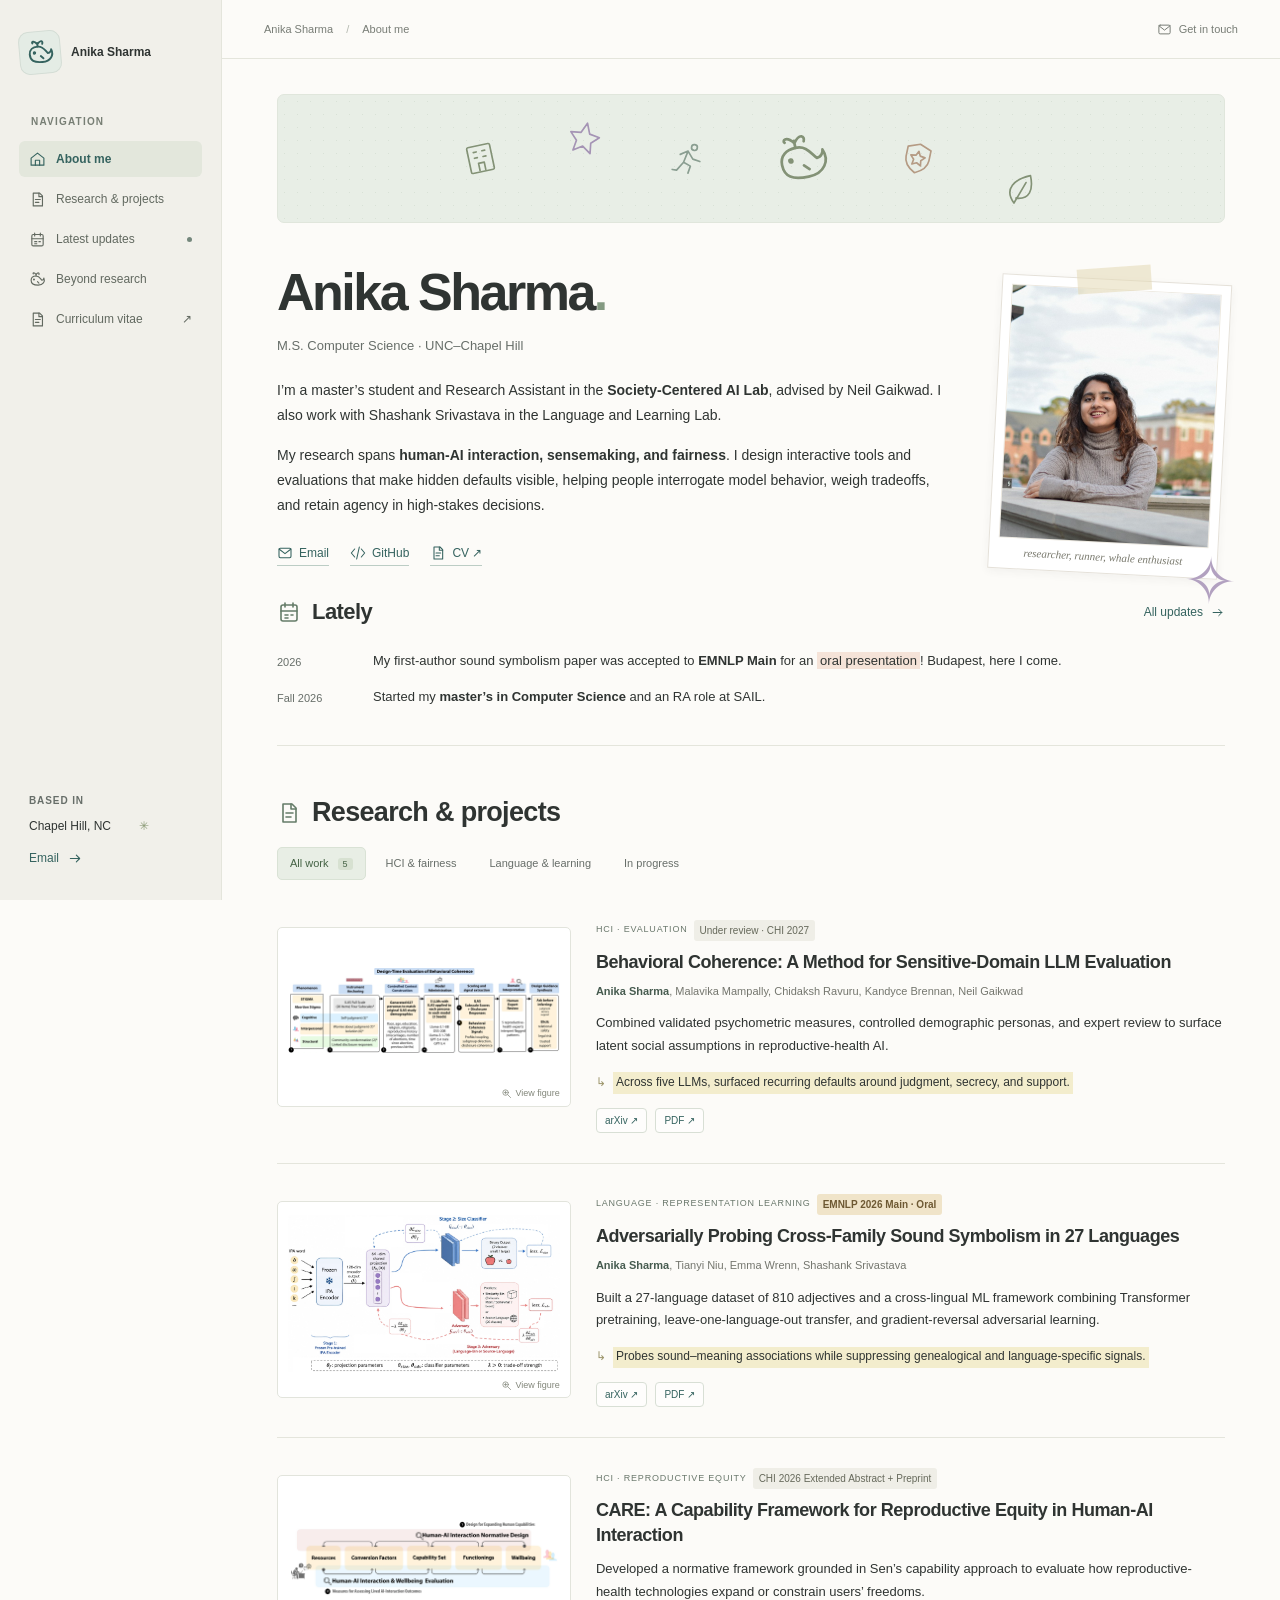
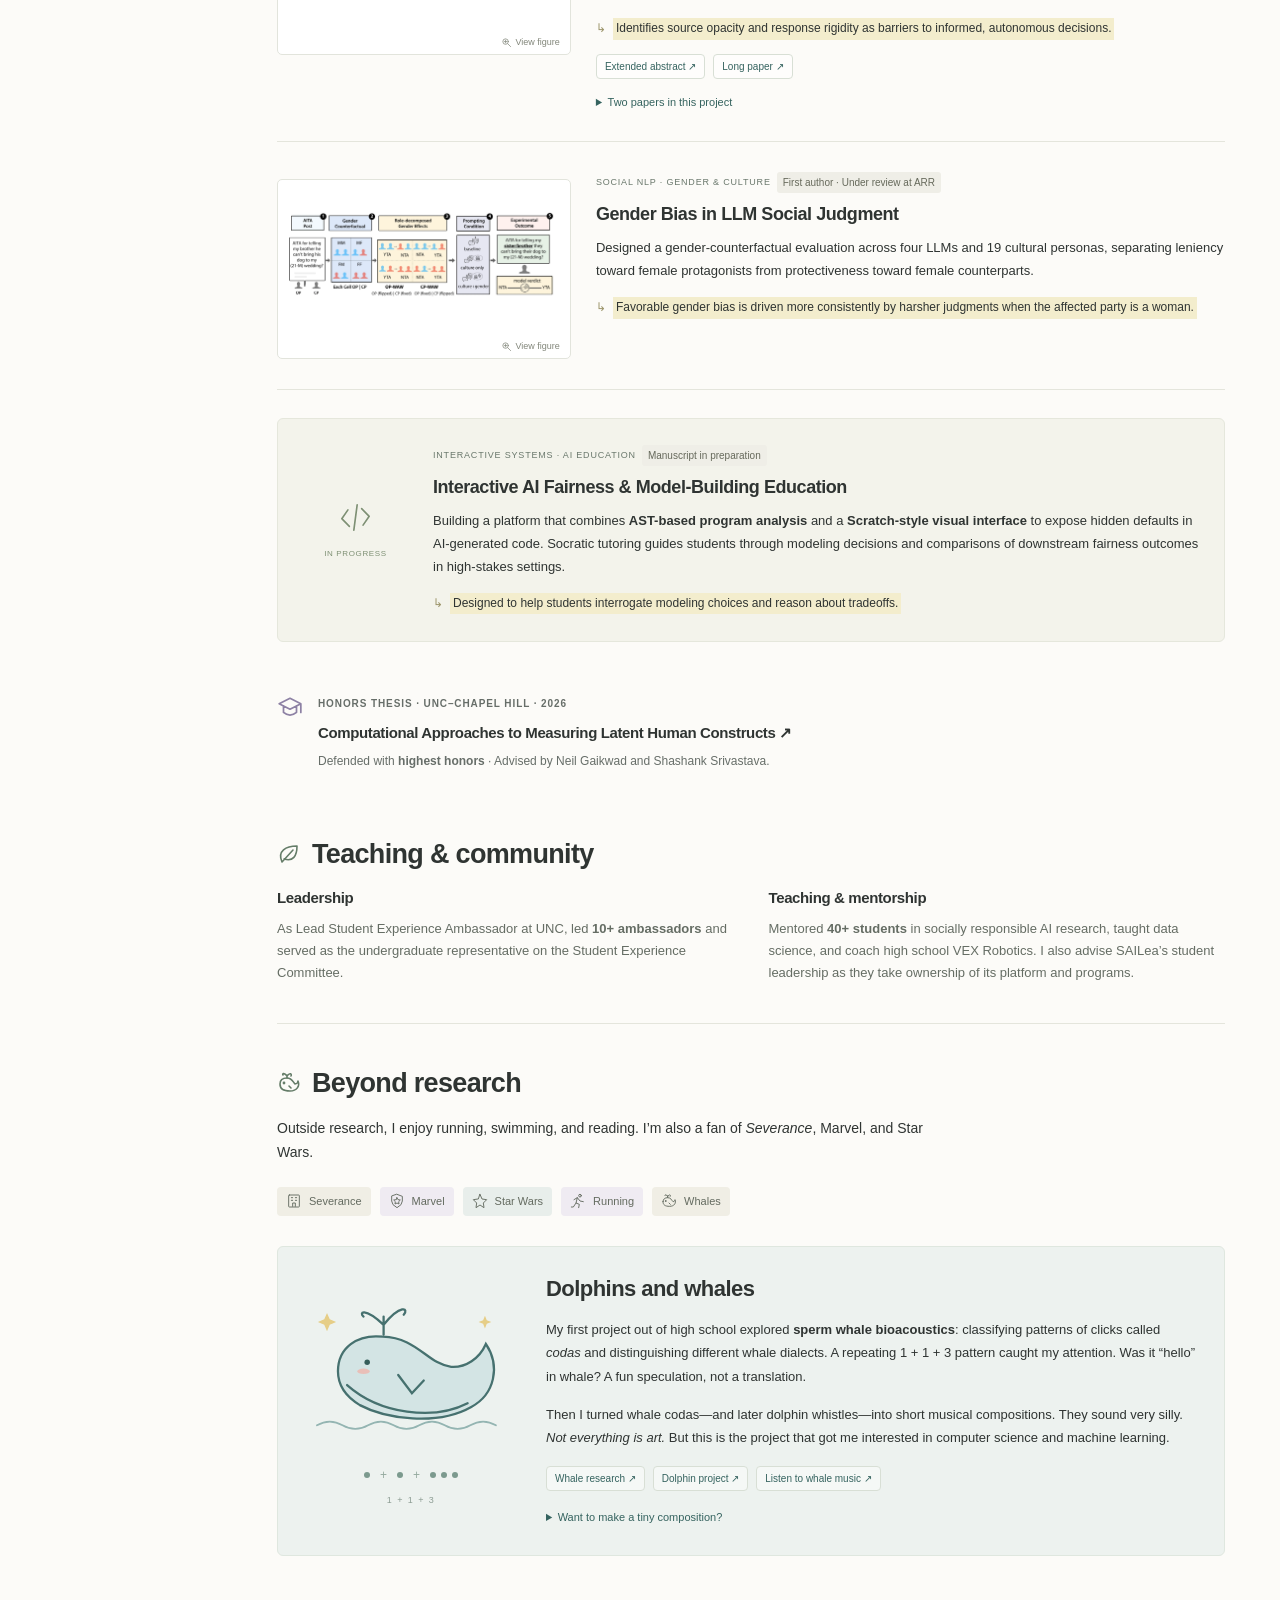
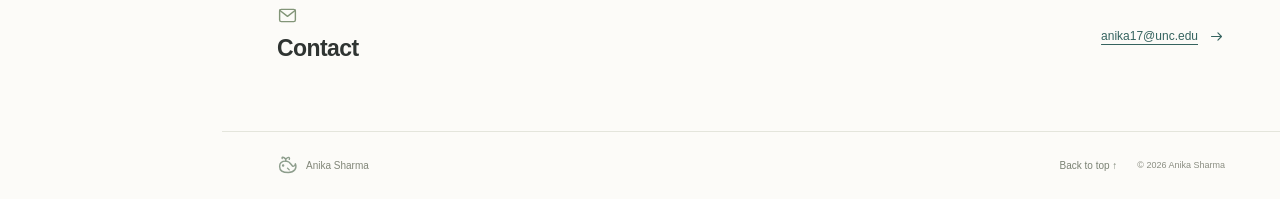
==== index.html @ 93f3706b "Add personal website" ====
<!doctype html>
<html lang="en"><head><meta charset="utf-8"><meta name="viewport" content="width=device-width, initial-scale=1">
<title>Anika Sharma · Human-AI Sensemaking & Fairness</title>
<meta name="description" content="Anika Sharma is a computer science master's student at UNC–Chapel Hill. Her research builds interactive systems for human-AI sensemaking, fairness, and user agency.">
<meta name="theme-color" content="#f8f7f3"><meta property="og:title" content="Anika Sharma · Human-AI Sensemaking & Fairness"><meta property="og:description" content="Research and projects in human-AI interaction, sensemaking, and fairness."><meta property="og:type" content="website">
<link rel="icon" href="assets/favicon.svg" type="image/svg+xml"><link rel="stylesheet" href="styles.css"><script src="script.js" defer></script></head>
<body><a class="skip" href="#main">Skip to content</a>
<aside class="sidebar"><a class="brand" href="index.html"><span class="brand-icon"><svg class="icon " viewBox="0 0 24 24" fill="none" stroke="currentColor" stroke-width="1.6" stroke-linecap="round" stroke-linejoin="round" aria-hidden="true"><path d="M3 13c0-4 3-6 7-6 5 0 6 4 8 6 2 0 3-2 3-3 2 5-1 10-8 10S3 18 3 13Z"/><path d="M10 7V4m0 1C7 1 5 3 6 4m4 1c3-4 5-2 4 0m-2 10 2 2"/><circle cx="7" cy="12" r=".6" fill="currentColor"/></svg></span><span>Anika Sharma</span></a>
<p class="nav-label">NAVIGATION</p>
<nav aria-label="Main navigation">
<a href="index.html" aria-current="page"><svg class="icon " viewBox="0 0 24 24" fill="none" stroke="currentColor" stroke-width="1.6" stroke-linecap="round" stroke-linejoin="round" aria-hidden="true"><path d="m3 10 9-7 9 7v10H3Z"/><path d="M9 20v-7h6v7"/></svg> About me</a>
<a href="index.html#research"><svg class="icon " viewBox="0 0 24 24" fill="none" stroke="currentColor" stroke-width="1.6" stroke-linecap="round" stroke-linejoin="round" aria-hidden="true"><path d="M6 3h9l4 4v14H6Z"/><path d="M14 3v5h5M9 12h7M9 16h5"/></svg> Research & projects</a>
<a href="updates.html" ><svg class="icon " viewBox="0 0 24 24" fill="none" stroke="currentColor" stroke-width="1.6" stroke-linecap="round" stroke-linejoin="round" aria-hidden="true"><rect x="4" y="5" width="16" height="16" rx="2"/><path d="M8 3v4m8-4v4M4 11h16m-12 4h3m3 0h2m-8 3h3"/></svg> Latest updates <span class="nav-dot"></span></a>
<a href="index.html#beyond"><svg class="icon " viewBox="0 0 24 24" fill="none" stroke="currentColor" stroke-width="1.6" stroke-linecap="round" stroke-linejoin="round" aria-hidden="true"><path d="M3 13c0-4 3-6 7-6 5 0 6 4 8 6 2 0 3-2 3-3 2 5-1 10-8 10S3 18 3 13Z"/><path d="M10 7V4m0 1C7 1 5 3 6 4m4 1c3-4 5-2 4 0m-2 10 2 2"/><circle cx="7" cy="12" r=".6" fill="currentColor"/></svg> Beyond research</a>
<a href="assets/Anika-Sharma-CV.pdf"><svg class="icon " viewBox="0 0 24 24" fill="none" stroke="currentColor" stroke-width="1.6" stroke-linecap="round" stroke-linejoin="round" aria-hidden="true"><path d="M6 3h9l4 4v14H6Z"/><path d="M14 3v5h5M9 12h7M9 16h5"/></svg> Curriculum vitae <span class="outbound">↗</span></a></nav>

<div class="sidebar-bottom"><span class="tiny">BASED IN</span><p>Chapel Hill, NC <span aria-hidden="true">✳</span></p>
<a href="mailto:anika17@unc.edu">Email <svg class="icon " viewBox="0 0 24 24" fill="none" stroke="currentColor" stroke-width="1.6" stroke-linecap="round" stroke-linejoin="round" aria-hidden="true"><path d="M5 12h14m-5-5 5 5-5 5"/></svg></a></div>
</aside>

<div class="page"><header class="topbar"><span><a href="index.html">Anika Sharma</a><span class="crumb"> / </span>About me</span><a href="mailto:anika17@unc.edu"><svg class="icon " viewBox="0 0 24 24" fill="none" stroke="currentColor" stroke-width="1.6" stroke-linecap="round" stroke-linejoin="round" aria-hidden="true"><rect x="3" y="5" width="18" height="14" rx="2"/><path d="m3 6 9 7 9-7"/></svg><span>Get in touch</span></a></header>

<main id="main"><div class="cover" aria-hidden="true"><div class="cover-doodles"><span class="doodle d1"><svg class="icon " viewBox="0 0 24 24" fill="none" stroke="currentColor" stroke-width="1.6" stroke-linecap="round" stroke-linejoin="round" aria-hidden="true"><rect x="4" y="3" width="16" height="18" rx="1"/><path d="M8 7h2m4 0h2M8 11h2m4 0h2m-6 9v-5h4v5"/></svg></span><span class="doodle d2"><svg class="icon " viewBox="0 0 24 24" fill="none" stroke="currentColor" stroke-width="1.6" stroke-linecap="round" stroke-linejoin="round" aria-hidden="true"><path d="m12 2 3 7 7 1-5 5 1 7-6-4-6 4 1-7-5-5 7-1Z"/></svg></span><span class="doodle d3"><svg class="icon " viewBox="0 0 24 24" fill="none" stroke="currentColor" stroke-width="1.6" stroke-linecap="round" stroke-linejoin="round" aria-hidden="true"><circle cx="15" cy="4" r="2"/><path d="m6 10 5-3 4 5 5 1m-9-6-2 8 5 2-1 5m-4-7-4 6H2"/></svg></span><span class="doodle d4"><svg class="icon " viewBox="0 0 24 24" fill="none" stroke="currentColor" stroke-width="1.6" stroke-linecap="round" stroke-linejoin="round" aria-hidden="true"><path d="M3 13c0-4 3-6 7-6 5 0 6 4 8 6 2 0 3-2 3-3 2 5-1 10-8 10S3 18 3 13Z"/><path d="M10 7V4m0 1C7 1 5 3 6 4m4 1c3-4 5-2 4 0m-2 10 2 2"/><circle cx="7" cy="12" r=".6" fill="currentColor"/></svg></span><span class="doodle d5"><svg class="icon " viewBox="0 0 24 24" fill="none" stroke="currentColor" stroke-width="1.6" stroke-linecap="round" stroke-linejoin="round" aria-hidden="true"><path d="m12 2 8 3v7q0 6-8 10-8-4-8-10V5Z"/><path d="m12 7 1.5 3 3.5.5-2.5 2.5.5 3.5-3-1.5-3 1.5.5-3.5L7 10.5l3.5-.5Z"/></svg></span><span class="doodle d6"><svg class="icon " viewBox="0 0 24 24" fill="none" stroke="currentColor" stroke-width="1.6" stroke-linecap="round" stroke-linejoin="round" aria-hidden="true"><path d="M5 20c-5-11 4-16 15-16 0 10-4 16-13 13m-2 3L16 8"/></svg></span></div>
</div>
<!-- BIO: edit your name, affiliation, bio, and contact links below. -->
<section class="hero" aria-labelledby="intro-title"><div class="hero-copy"><h1 id="intro-title">Anika Sharma<span class="title-dot">.</span></h1>
<p class="affiliation">M.S. Computer Science · UNC–Chapel Hill</p>
<p>I’m a master’s student and Research Assistant in the <strong>Society-Centered AI Lab</strong>, advised by Neil Gaikwad. I also work with Shashank Srivastava in the Language and Learning Lab.</p>
<p>My research spans <strong>human-AI interaction, sensemaking, and fairness</strong>. I design interactive tools and evaluations that make hidden defaults visible, helping people interrogate model behavior, weigh tradeoffs, and retain agency in high-stakes decisions.</p>
<div class="contact-links"><a class="" href="mailto:anika17@unc.edu"><svg class="icon " viewBox="0 0 24 24" fill="none" stroke="currentColor" stroke-width="1.6" stroke-linecap="round" stroke-linejoin="round" aria-hidden="true"><rect x="3" y="5" width="18" height="14" rx="2"/><path d="m3 6 9 7 9-7"/></svg> Email</a><a class="" href="https://github.com/Anika1703"><svg class="icon " viewBox="0 0 24 24" fill="none" stroke="currentColor" stroke-width="1.6" stroke-linecap="round" stroke-linejoin="round" aria-hidden="true"><path d="m7 6-5 6 5 6m10-12 5 6-5 6m-3-15-4 18"/></svg> GitHub</a><a class="" href="assets/Anika-Sharma-CV.pdf"><svg class="icon " viewBox="0 0 24 24" fill="none" stroke="currentColor" stroke-width="1.6" stroke-linecap="round" stroke-linejoin="round" aria-hidden="true"><path d="M6 3h9l4 4v14H6Z"/><path d="M14 3v5h5M9 12h7M9 16h5"/></svg> CV ↗</a></div>
</div>
<figure class="portrait"><div class="photo-frame"><img src="assets/anika.jpg" alt="Anika Sharma smiling outdoors on campus" width="1200" height="800" fetchpriority="high"></div>
<figcaption>researcher, runner, whale enthusiast</figcaption><span class="portrait-star" aria-hidden="true">✧</span></figure></section>

<!-- HOMEPAGE UPDATES: edit these separately from updates.html. -->
<section class="latest" aria-labelledby="latest-title"><div class="section-head"><h2 id="latest-title"><svg class="icon " viewBox="0 0 24 24" fill="none" stroke="currentColor" stroke-width="1.6" stroke-linecap="round" stroke-linejoin="round" aria-hidden="true"><rect x="4" y="5" width="16" height="16" rx="2"/><path d="M8 3v4m8-4v4M4 11h16m-12 4h3m3 0h2m-8 3h3"/></svg> Lately</h2>
<a href="updates.html">All updates <svg class="icon " viewBox="0 0 24 24" fill="none" stroke="currentColor" stroke-width="1.6" stroke-linecap="round" stroke-linejoin="round" aria-hidden="true"><path d="M5 12h14m-5-5 5 5-5 5"/></svg></a></div>
<div class="news-line"><span class="date">2026</span><p>My first-author sound symbolism paper was accepted to <strong>EMNLP Main</strong> for an <mark class="peach">oral presentation</mark>! Budapest, here I come.</p>
</div>
<div class="news-line"><span class="date">Fall 2026</span><p>Started my <strong>master’s in Computer Science</strong> and an RA role at SAIL.</p>
</div>
</section>
<!-- RESEARCH: each article below is one project. -->
<section id="research" aria-labelledby="research-title"><div class="section-head"><div><h2 id="research-title"><svg class="icon " viewBox="0 0 24 24" fill="none" stroke="currentColor" stroke-width="1.6" stroke-linecap="round" stroke-linejoin="round" aria-hidden="true"><path d="M6 3h9l4 4v14H6Z"/><path d="M14 3v5h5M9 12h7M9 16h5"/></svg> Research & projects</h2>
</div>
</div>
<div class="filters" role="group" aria-label="Filter research projects"><button type="button" data-filter="all" aria-pressed="true">All work <span>5</span></button><button type="button" data-filter="hci" aria-pressed="false">HCI & fairness</button><button type="button" data-filter="language" aria-pressed="false">Language & learning</button><button type="button" data-filter="ongoing" aria-pressed="false">In progress</button></div>
<p id="filter-status" class="sr-only" aria-live="polite"></p>
<div class="papers"><article id="coherence" class="paper" data-category="hci"><a class="figure-link" href="assets/abortion_stigma.webp" data-figure data-title="Behavioral Coherence: A Method for Sensitive-Domain LLM Evaluation"><img src="assets/abortion_stigma.webp" alt="Behavioral coherence evaluation pipeline: instrument anchoring, persona construction, five-model administration, signal extraction, expert review, and design guidance." loading="lazy"><span class="figure-hint"><svg class="icon " viewBox="0 0 24 24" fill="none" stroke="currentColor" stroke-width="1.6" stroke-linecap="round" stroke-linejoin="round" aria-hidden="true"><circle cx="10" cy="10" r="6"/><path d="m15 15 6 6M7 10h6m-3-3v6"/></svg> View figure</span></a><div class="paper-content"><div class="paper-meta"><span class="topic">HCI · EVALUATION</span><span class="status ">Under review · CHI 2027</span></div>
<h3>Behavioral Coherence: A Method for Sensitive-Domain LLM Evaluation</h3>
<p class="authors"><b>Anika Sharma</b>, Malavika Mampally, Chidaksh Ravuru, Kandyce Brennan, Neil Gaikwad</p>
<p>Combined validated psychometric measures, controlled demographic personas, and expert review to surface latent social assumptions in reproductive-health AI.</p>
<p class="takeaway"><span class="takeaway-marker" aria-hidden="true">↳</span><mark>Across five LLMs, surfaced recurring defaults around judgment, secrecy, and support.</mark></p>
<div class="paper-links"><a class="paper-link" href="https://arxiv.org/abs/2512.13142">arXiv ↗</a><a class="paper-link" href="https://arxiv.org/pdf/2512.13142">PDF ↗</a></div>
</div>
</article>
<article id="sound-symbolism" class="paper" data-category="language"><a class="figure-link" href="assets/sound_symbolism.webp" data-figure data-title="Adversarially Probing Cross-Family Sound Symbolism in 27 Languages"><img src="assets/sound_symbolism.webp" alt="Sound symbolism architecture with a frozen IPA encoder, shared projection, size classifier, and a gradient-reversal adversary for suppressing language-related signals." loading="lazy"><span class="figure-hint"><svg class="icon " viewBox="0 0 24 24" fill="none" stroke="currentColor" stroke-width="1.6" stroke-linecap="round" stroke-linejoin="round" aria-hidden="true"><circle cx="10" cy="10" r="6"/><path d="m15 15 6 6M7 10h6m-3-3v6"/></svg> View figure</span></a><div class="paper-content"><div class="paper-meta"><span class="topic">LANGUAGE · REPRESENTATION LEARNING</span><span class="status oral">EMNLP 2026 Main · Oral</span></div>
<h3>Adversarially Probing Cross-Family Sound Symbolism in 27 Languages</h3>
<p class="authors"><b>Anika Sharma</b>, Tianyi Niu, Emma Wrenn, Shashank Srivastava</p>
<p>Built a 27-language dataset of 810 adjectives and a cross-lingual ML framework combining Transformer pretraining, leave-one-language-out transfer, and gradient-reversal adversarial learning.</p>
<p class="takeaway"><span class="takeaway-marker" aria-hidden="true">↳</span><mark>Probes sound–meaning associations while suppressing genealogical and language-specific signals.</mark></p>
<div class="paper-links"><a class="paper-link" href="https://arxiv.org/abs/2512.12245">arXiv ↗</a><a class="paper-link" href="https://arxiv.org/pdf/2512.12245">PDF ↗</a></div>
</div>
</article>
<article id="care" class="paper" data-category="hci"><a class="figure-link" href="assets/srh.webp" data-figure data-title="CARE: A Capability Framework for Reproductive Equity in Human-AI Interaction"><img src="assets/srh.webp" alt="CARE connects resources, conversion factors, capabilities, functionings, and wellbeing through normative design and evaluation lenses." loading="lazy"><span class="figure-hint"><svg class="icon " viewBox="0 0 24 24" fill="none" stroke="currentColor" stroke-width="1.6" stroke-linecap="round" stroke-linejoin="round" aria-hidden="true"><circle cx="10" cy="10" r="6"/><path d="m15 15 6 6M7 10h6m-3-3v6"/></svg> View figure</span></a><div class="paper-content"><div class="paper-meta"><span class="topic">HCI · REPRODUCTIVE EQUITY</span><span class="status ">CHI 2026 Extended Abstract + Preprint</span></div>
<h3>CARE: A Capability Framework for Reproductive Equity in Human-AI Interaction</h3>
<p>Developed a normative framework grounded in Sen’s capability approach to evaluate how reproductive-health technologies expand or constrain users’ freedoms.</p>
<p class="takeaway"><span class="takeaway-marker" aria-hidden="true">↳</span><mark>Identifies source opacity and response rigidity as barriers to informed, autonomous decisions.</mark></p>
<div class="paper-links"><a class="paper-link" href="https://dl.acm.org/doi/10.1145/3772363.3799046">Extended abstract ↗</a><a class="paper-link" href="https://arxiv.org/abs/2603.20511">Long paper ↗</a></div>
<details class="publication-details"><summary>Two papers in this project</summary><div><p><strong>“Girl, I’m so Serious”: CARE, a Capability Framework for Reproductive Equity in Human-AI Interaction</strong></p>
<p class="authors">Alice Zhong, Phoebe Chen, <b>Anika Sharma</b>, Kandyce Brennan, Neil Gaikwad</p>
<p class="publication-note">CHI 2026 extended abstract / poster · Equal contributor</p>
<a class="paper-link" href="https://dl.acm.org/doi/10.1145/3772363.3799046">Extended abstract ↗</a></div>
<div><p><strong>CARE: A Capability-Based Measurement Framework for Reproductive Equity in Human-AI Interaction</strong></p>
<p class="authors">Alice Zhong, Phoebe Chen, Punya Aragula, <b>Anika Sharma</b>, Kandyce Brennan, Neil Gaikwad</p>
<a class="paper-link" href="https://arxiv.org/abs/2603.20511">Long paper · arXiv ↗</a></div>
</details></div>
</article>
<article id="gender" class="paper" data-category="hci"><a class="figure-link" href="assets/WaW-main-figure.webp" data-figure data-title="Gender Bias in LLM Social Judgment"><img src="assets/WaW-main-figure.webp" alt="Gender-counterfactual evaluation of AITA posts with MM, MF, FM and FF variants, separating protagonist and counterpart gender effects under different cultural prompting conditions." loading="lazy"><span class="figure-hint"><svg class="icon " viewBox="0 0 24 24" fill="none" stroke="currentColor" stroke-width="1.6" stroke-linecap="round" stroke-linejoin="round" aria-hidden="true"><circle cx="10" cy="10" r="6"/><path d="m15 15 6 6M7 10h6m-3-3v6"/></svg> View figure</span></a><div class="paper-content"><div class="paper-meta"><span class="topic">SOCIAL NLP · GENDER & CULTURE</span><span class="status ">First author · Under review at ARR</span></div>
<h3>Gender Bias in LLM Social Judgment</h3>
<p>Designed a gender-counterfactual evaluation across four LLMs and 19 cultural personas, separating leniency toward female protagonists from protectiveness toward female counterparts.</p>
<p class="takeaway"><span class="takeaway-marker" aria-hidden="true">↳</span><mark>Favorable gender bias is driven more consistently by harsher judgments when the affected party is a woman.</mark></p>
<div class="paper-links"></div>
</div>
</article>
<article id="fairness-education" class="paper ongoing" data-category="ongoing hci"><div class="project-margin"><svg class="icon " viewBox="0 0 24 24" fill="none" stroke="currentColor" stroke-width="1.6" stroke-linecap="round" stroke-linejoin="round" aria-hidden="true"><path d="m7 6-5 6 5 6m10-12 5 6-5 6m-3-15-4 18"/></svg><span>IN PROGRESS</span></div>
<div class="paper-content"><div class="paper-meta"><span class="topic">INTERACTIVE SYSTEMS · AI EDUCATION</span><span class="status">Manuscript in preparation</span></div>
<h3>Interactive AI Fairness & Model-Building Education</h3>
<p>Building a platform that combines <strong>AST-based program analysis</strong> and a <strong>Scratch-style visual interface</strong> to expose hidden defaults in AI-generated code. Socratic tutoring guides students through modeling decisions and comparisons of downstream fairness outcomes in high-stakes settings.</p>
<p class="takeaway"><span class="takeaway-marker" aria-hidden="true">↳</span><mark>Designed to help students interrogate modeling choices and reason about tradeoffs.</mark></p>
</div>
</article>
</div>
<div class="thesis"><svg class="icon " viewBox="0 0 24 24" fill="none" stroke="currentColor" stroke-width="1.6" stroke-linecap="round" stroke-linejoin="round" aria-hidden="true"><path d="m2 9 10-5 10 5-10 5Zm4 2v6q6 5 12 0v-6m4-2v8"/></svg><div><span class="tiny">HONORS THESIS · UNC–CHAPEL HILL · 2026</span><h3><a href="https://cdr.lib.unc.edu/concern/honors_theses/h989rk50q">Computational Approaches to Measuring Latent Human Constructs ↗</a></h3>
<p>Defended with <strong>highest honors</strong> · Advised by Neil Gaikwad and Shashank Srivastava.</p>
</div>
</div>
</section>
<!-- TEACHING AND COMMUNITY -->
<section id="community"><div class="section-head"><h2><svg class="icon " viewBox="0 0 24 24" fill="none" stroke="currentColor" stroke-width="1.6" stroke-linecap="round" stroke-linejoin="round" aria-hidden="true"><path d="M5 20c-5-11 4-16 15-16 0 10-4 16-13 13m-2 3L16 8"/></svg> Teaching & community</h2>
</div>
<div class="community-grid"><div><h3>Leadership</h3>
<p>As Lead Student Experience Ambassador at UNC, led <strong>10+ ambassadors</strong> and served as the undergraduate representative on the Student Experience Committee.</p>
</div>
<div><h3>Teaching & mentorship</h3>
<p>Mentored <strong>40+ students</strong> in socially responsible AI research, taught data science, and coach high school VEX Robotics. I also advise SAILea’s student leadership as they take ownership of its platform and programs.</p>
</div>
</div>
</section>
<!-- PERSONAL SECTION AND WHALE PROJECT -->
<section id="beyond" aria-labelledby="beyond-title"><div class="section-head"><div><h2 id="beyond-title"><svg class="icon " viewBox="0 0 24 24" fill="none" stroke="currentColor" stroke-width="1.6" stroke-linecap="round" stroke-linejoin="round" aria-hidden="true"><path d="M3 13c0-4 3-6 7-6 5 0 6 4 8 6 2 0 3-2 3-3 2 5-1 10-8 10S3 18 3 13Z"/><path d="M10 7V4m0 1C7 1 5 3 6 4m4 1c3-4 5-2 4 0m-2 10 2 2"/><circle cx="7" cy="12" r=".6" fill="currentColor"/></svg> Beyond research</h2>
</div>
</div>
<p class="beyond-intro">Outside research, I enjoy running, swimming, and reading. I’m also a fan of <em>Severance</em>, Marvel, and Star Wars.</p>
<div class="interest-chips"><span><svg class="icon " viewBox="0 0 24 24" fill="none" stroke="currentColor" stroke-width="1.6" stroke-linecap="round" stroke-linejoin="round" aria-hidden="true"><rect x="4" y="3" width="16" height="18" rx="1"/><path d="M8 7h2m4 0h2M8 11h2m4 0h2m-6 9v-5h4v5"/></svg> Severance</span><span><svg class="icon " viewBox="0 0 24 24" fill="none" stroke="currentColor" stroke-width="1.6" stroke-linecap="round" stroke-linejoin="round" aria-hidden="true"><path d="m12 2 8 3v7q0 6-8 10-8-4-8-10V5Z"/><path d="m12 7 1.5 3 3.5.5-2.5 2.5.5 3.5-3-1.5-3 1.5.5-3.5L7 10.5l3.5-.5Z"/></svg> Marvel</span><span><svg class="icon " viewBox="0 0 24 24" fill="none" stroke="currentColor" stroke-width="1.6" stroke-linecap="round" stroke-linejoin="round" aria-hidden="true"><path d="m12 2 3 7 7 1-5 5 1 7-6-4-6 4 1-7-5-5 7-1Z"/></svg> Star Wars</span><span><svg class="icon " viewBox="0 0 24 24" fill="none" stroke="currentColor" stroke-width="1.6" stroke-linecap="round" stroke-linejoin="round" aria-hidden="true"><circle cx="15" cy="4" r="2"/><path d="m6 10 5-3 4 5 5 1m-9-6-2 8 5 2-1 5m-4-7-4 6H2"/></svg> Running</span><span><svg class="icon " viewBox="0 0 24 24" fill="none" stroke="currentColor" stroke-width="1.6" stroke-linecap="round" stroke-linejoin="round" aria-hidden="true"><path d="M3 13c0-4 3-6 7-6 5 0 6 4 8 6 2 0 3-2 3-3 2 5-1 10-8 10S3 18 3 13Z"/><path d="M10 7V4m0 1C7 1 5 3 6 4m4 1c3-4 5-2 4 0m-2 10 2 2"/><circle cx="7" cy="12" r=".6" fill="currentColor"/></svg> Whales</span></div>
<article class="whale-story"><div class="whale-aside"><svg class="whale-drawing" viewBox="0 0 230 160" fill="none" xmlns="http://www.w3.org/2000/svg" aria-hidden="true"><path d="M35 88C35 62 56 47 84 50c38 1 49 30 75 33 16 1 31-9 38-25 16 24 10 55-16 69-37 21-94 13-122-2-15-9-24-22-24-37Z" fill="#d3e4e4" stroke="#46716f" stroke-width="2.5"/><path d="M45 103c36 32 95 39 132 20M101 92l15 20 13-14" stroke="#46716f" stroke-width="2.5" stroke-linecap="round"/><circle cx="67" cy="78" r="3" fill="#355d5a"/><ellipse cx="63" cy="88" rx="7" ry="3" fill="#e9bfb8"/><path d="M85 48V28m0 9C63 17 58 24 63 28m22 9c19-23 28-18 22-11" stroke="#46716f" stroke-width="2.5" stroke-linecap="round"/><path d="m20 31 3-7 3 7 7 3-7 3-3 7-3-7-7-3Zm174 1 2-5 2 5 5 2-5 2-2 5-2-5-5-2Z" fill="#e6ce87"/><path d="M12 147q14-8 28 0t28 0t28 0t28 0t28 0t28 0t28 0" stroke="#94b5b2" stroke-width="2" stroke-linecap="round"/></svg><div class="coda" aria-hidden="true"><i></i><span>+</span><i></i><span>+</span><i></i><i></i><i></i></div>
<span class="coda-caption">1 + 1 + 3</span></div>
<div><h3>Dolphins and whales</h3>
<p>My first project out of high school explored <strong>sperm whale bioacoustics</strong>: classifying patterns of clicks called <em>codas</em> and distinguishing different whale dialects. A repeating 1 + 1 + 3 pattern caught my attention. Was it “hello” in whale? A fun speculation, not a translation.</p>
<p>Then I turned whale codas—and later dolphin whistles—into short musical compositions. They sound very silly. <em>Not everything is art.</em> But this is the project that got me interested in computer science and machine learning.</p>
<div class="paper-links"><a class="paper-link" href="https://community.wolfram.com/groups/-/m/t/2312755">Whale research ↗</a><a class="paper-link" href="https://9a840935-5b32-4b8b-8f8d-15e3d4a7ec4e.filesusr.com/ugd/03f05f_707d997507404f9aa2581c2f2193b687.pdf">Dolphin project ↗</a><a class="paper-link" href="https://soundcloud.com/user-768317288-267085530/ai-whale-song-1-hunting-for-food">Listen to whale music ↗</a></div>
<details class="composition"><summary>Want to make a tiny composition?</summary><p><a href="https://epod.onrender.com/">Try the composition app ↗</a> · The free-hosted app may be slow or unavailable. You can also <a href="https://on.soundcloud.com/Gr5A4QiIqYEiOGE7MX">listen to sample compositions ↗</a>.</p>
</details></div>
</article>
</section>

<section class="hello"><div><svg class="icon " viewBox="0 0 24 24" fill="none" stroke="currentColor" stroke-width="1.6" stroke-linecap="round" stroke-linejoin="round" aria-hidden="true"><rect x="3" y="5" width="18" height="14" rx="2"/><path d="m3 6 9 7 9-7"/></svg><h2>Contact</h2>
</div>
<a href="mailto:anika17@unc.edu">anika17@unc.edu <svg class="icon " viewBox="0 0 24 24" fill="none" stroke="currentColor" stroke-width="1.6" stroke-linecap="round" stroke-linejoin="round" aria-hidden="true"><path d="M5 12h14m-5-5 5 5-5 5"/></svg></a></section>
</main>
<footer><div><svg class="icon " viewBox="0 0 24 24" fill="none" stroke="currentColor" stroke-width="1.6" stroke-linecap="round" stroke-linejoin="round" aria-hidden="true"><path d="M3 13c0-4 3-6 7-6 5 0 6 4 8 6 2 0 3-2 3-3 2 5-1 10-8 10S3 18 3 13Z"/><path d="M10 7V4m0 1C7 1 5 3 6 4m4 1c3-4 5-2 4 0m-2 10 2 2"/><circle cx="7" cy="12" r=".6" fill="currentColor"/></svg> <span>Anika Sharma</span></div>
<a href="#main">Back to top ↑</a><small>© 2026 Anika Sharma</small></footer>
</div>

<dialog id="figure-dialog" aria-labelledby="figure-title"><div class="dialog-bar"><h2 id="figure-title">Research figure</h2>
<button type="button" class="close-dialog" aria-label="Close figure"><svg class="icon " viewBox="0 0 24 24" fill="none" stroke="currentColor" stroke-width="1.6" stroke-linecap="round" stroke-linejoin="round" aria-hidden="true"><path d="m6 6 12 12M6 18 18 6"/></svg></button></div>
<div class="figure-scroll"><img id="dialog-image" alt=""></div>
<p class="dialog-note">Scroll to explore the figure · Press Esc to close</p>
</dialog>
</body></html>
---- styles.css ----
:root{--bg:#fcfbf8;--sidebar:#f1f0ea;--ink:#2f3432;--muted:#676e69;--line:#e4e5dc;--teal:#35635f;--sage:#e8eee3;--lavender:#efebf6;--yellow:#f3edcd;--peach:#f5e3d8;--white:#fff;--radius:8px}*{box-sizing:border-box}html{scroll-behavior:smooth;scroll-padding-top:30px}body{margin:0;background:var(--bg);color:var(--ink);font:15px/1.7 -apple-system,BlinkMacSystemFont,"Segoe UI",Arial,sans-serif;-webkit-font-smoothing:antialiased}a{color:var(--teal);text-decoration-thickness:1px;text-underline-offset:4px}a:hover{color:#173f3c}button{font:inherit;color:inherit;cursor:pointer}button,a{-webkit-tap-highlight-color:transparent}button:focus-visible,a:focus-visible,summary:focus-visible{outline:3px solid #9973b7;outline-offset:5px}img{max-width:100%;height:auto}p{margin:0 0 15px}h1,h2,h3{line-height:1.28;letter-spacing:-.025em;margin:0}h1{font-size:52px;font-weight:700;letter-spacing:-.048em}h2{font-size:27px;font-weight:650}h3{font-size:20px;font-weight:650}strong,b{font-weight:620}mark{color:inherit;background:linear-gradient(transparent 12%,var(--sage) 12%,var(--sage) 93%,transparent 93%);padding:1px 3px;box-decoration-break:clone;-webkit-box-decoration-break:clone}mark.peach{background:var(--peach)}.icon{width:21px;height:21px;flex-shrink:0;vertical-align:middle}.skip{position:fixed;left:20px;top:-100px;z-index:100;padding:10px 20px;background:white}.skip:focus{top:10px}.sr-only{position:absolute;width:1px;height:1px;padding:0;margin:-1px;overflow:hidden;clip:rect(0,0,0,0);white-space:nowrap;border:0}.sidebar{width:222px;position:fixed;inset:0 auto 0 0;background:var(--sidebar);border-right:1px solid var(--line);padding:31px 19px;display:flex;flex-direction:column;z-index:10}.brand{display:flex;align-items:center;gap:10px;text-decoration:none;color:var(--ink);font-size:12px;font-weight:600;line-height:1.45}.brand-icon{display:grid;place-items:center;border:1px solid #d4ddd5;background:#e4ece5;width:42px;height:43px;border-radius:10px;transform:rotate(-5deg)}.brand-icon .icon{width:29px;height:29px;color:var(--teal)}.nav-label{font-size:10px;letter-spacing:.12em;color:#777e74;margin:39px 12px 11px;font-weight:600}nav{display:grid;gap:4px}nav a{display:flex;align-items:center;gap:10px;border-radius:6px;padding:9px 10px;font-size:12px;line-height:1.5;color:#626960;text-decoration:none;white-space:nowrap}nav a:hover{background:#e9e9e1}nav a[aria-current]{background:#e3e7dc;color:var(--teal);font-weight:600}nav .icon{width:17px;height:17px}.nav-dot{height:5px;width:5px;border-radius:50%;background:#74877c;margin-left:auto}.outbound{margin-left:auto}.sidebar-bottom{margin-top:auto;padding:40px 10px 0}.tiny{font-size:10px;letter-spacing:.09em;color:var(--muted);line-height:1.5;font-weight:550}.sidebar-bottom p{font-size:12px;margin:4px 0 12px}.sidebar-bottom p span{color:#8c9b77;margin-left:25px}.sidebar-bottom>a{font-size:12px;text-decoration:none;display:flex;align-items:center;gap:8px}.sidebar-bottom>a .icon{width:16px}.sidebar-note{border-top:1px solid #dbddd3;margin-top:22px;padding-top:20px;font-family:Georgia,serif;font-style:italic;font-size:12px;color:#85897d;line-height:1.6}.page{margin-left:222px}.topbar{height:59px;border-bottom:1px solid var(--line);display:flex;align-items:center;justify-content:space-between;padding:0 42px;color:#787d76;font-size:11px}.topbar a{color:inherit;text-decoration:none}.crumb{padding:0 10px;color:#b4b9b0}.topbar>a{display:flex;align-items:center;gap:7px}.topbar .icon{width:15px;height:15px}main{max-width:1100px;padding:0 55px;margin:0 auto}.cover{height:129px;position:relative;margin:35px 0 0;overflow:hidden;border-radius:7px;background-color:#e8eee6;background-image:radial-gradient(#b7c5b24f .7px,transparent .7px);background-size:13px 13px;border:1px solid #e0e6dc}.cover-note{position:absolute;left:29px;top:44px;font:italic 23px Georgia,serif;color:#65795f;transform:rotate(-4deg)}.cover-doodles{position:absolute;inset:0 0 0 41%;display:flex;align-items:center;justify-content:space-evenly;gap:15px;padding:0 18px}.doodle .icon{width:35px;height:35px;stroke-width:1.15}.doodle{color:#839276;transform:rotate(-12deg)}.d2{color:#a594b5;align-self:flex-start;margin-top:25px;transform:rotate(12deg)}.d3{color:#8a9e91;transform:rotate(8deg)}.d4 .icon{width:57px;height:57px}.d5{color:#b59b84;transform:rotate(12deg)}.d6{align-self:flex-end;margin-bottom:15px}.cover-line{position:absolute;bottom:15px;left:31px;width:120px;border-top:1px dashed #aebba6;transform:rotate(-4deg)}.hero{display:grid;grid-template-columns:minmax(0,1fr) 230px;gap:44px;padding-top:36px;align-items:start}.eyebrow{font-size:10px;letter-spacing:.14em;font-weight:600;color:var(--muted);margin-bottom:10px;line-height:1.6}.hero .eyebrow span{font-size:19px;line-height:12px;padding-left:8px;color:#a69767}.title-dot{color:#849a82}.affiliation{color:var(--muted);margin:9px 0 21px;font-size:13px}.lead{font-size:19px;line-height:1.65;letter-spacing:-.016em}.hero p:not(.eyebrow):not(.lead):not(.affiliation){font-size:14px;line-height:1.8}.portrait{margin:20px 0 0;position:relative;transform:rotate(3deg)}.photo-frame{padding:9px 9px 30px;background:white;border:1px solid #e5e1d9;box-shadow:0 3px 9px #3643350d}.photo-frame:before{content:"";position:absolute;width:74px;height:25px;background:#e4dab78f;left:75px;top:-12px;transform:rotate(-7deg)}.portrait img{display:block;width:100%;height:254px;object-fit:cover;object-position:45% center;border:1px solid #ece8df}.portrait figcaption{text-align:center;font:italic 11px Georgia,serif;color:#78786c;margin-top:-23px;position:relative}.portrait-star{position:absolute;right:-20px;bottom:-45px;font-size:64px;color:#b2a1c0;line-height:1}.contact-links{display:flex;gap:21px;flex-wrap:wrap;margin-top:24px}.contact-links a{display:flex;gap:6px;align-items:center;font-size:12px;text-decoration:none;border-bottom:1px solid #bccdc5;padding-bottom:2px}.contact-links .icon{height:16px;width:16px}.research-note{margin:29px 0 36px;background:var(--lavender);padding:17px 20px;display:flex;align-items:flex-start;gap:14px;border-radius:5px;border-left:3px solid #b6a7c6}.research-note .icon{color:#8e76a1;margin-top:2px}.research-note p{margin:0;font-size:13px;line-height:1.8}.section-head{display:flex;justify-content:space-between;align-items:center;gap:15px;margin-bottom:17px}.section-head h2{display:flex;gap:11px;align-items:center}.section-head h2>.icon{width:24px;height:24px;color:#647c68}.section-head>a{display:flex;align-items:center;gap:7px;font-size:12px;white-space:nowrap;text-decoration:none}.section-head>a .icon{width:15px}.latest{border-bottom:1px solid var(--line);padding-bottom:30px;margin-bottom:49px}.latest h2{font-size:22px}.news-line{display:grid;grid-template-columns:83px 1fr;gap:13px;font-size:13px;padding:7px 0}.date{color:var(--muted);font-size:11px;padding-top:3px;font-variant-numeric:tabular-nums}.news-line p{margin:0}.section-intro{font-size:14px;color:var(--muted);margin-top:-5px;margin-bottom:22px}.filters{display:flex;gap:7px;flex-wrap:wrap;margin-bottom:10px}.filters button{font-size:11px;border:1px solid transparent;background:transparent;padding:6px 12px;border-radius:5px;color:var(--muted)}.filters button[aria-pressed=true]{background:#e8eee5;border-color:#d9e2d5;color:#456345}.filters button:hover{background:#eeeee7}.filters span{background:#d7e1d1;border-radius:3px;margin-left:6px;padding:1px 5px;font-size:9px}.paper{display:grid;grid-template-columns:31% minmax(0,1fr);gap:25px;padding:30px 0;border-bottom:1px solid var(--line);scroll-margin-top:30px}.paper[hidden]{display:none}.figure-link{display:flex;align-items:center;justify-content:center;position:relative;align-self:start;background:white;border:1px solid #e2e4dc;border-radius:5px;min-height:180px;padding:13px 10px 25px;margin-top:7px;transition:border-color .15s}.figure-link:hover{border-color:#8fa497}.figure-link img{display:block;width:100%;max-height:260px;object-fit:contain}.figure-hint{position:absolute;right:10px;bottom:4px;display:flex;align-items:center;gap:4px;font-size:9px;color:#83877b}.figure-hint .icon{width:11px;height:11px}.paper-meta{display:flex;align-items:center;gap:6px;flex-wrap:wrap;line-height:1.5;margin-bottom:9px}.topic{font-size:9px;letter-spacing:.09em;color:#6a786c}.status{font-size:10px;background:#efeee7;color:#66695b;padding:3px 6px;border-radius:3px}.status.oral{background:#f0e4c9;color:#6e5933;font-weight:600}.paper h3{font-size:18px;margin-bottom:10px;line-height:1.4}.paper p{font-size:13px;line-height:1.75;margin-bottom:12px}.paper p.authors{font-size:11px;line-height:1.7;color:#74766e;margin-top:-3px}.authors b{color:#465b4f}.paper .takeaway{font-size:12px;line-height:1.9;font-weight:530;display:flex;align-items:baseline;gap:7px;margin-bottom:13px}.takeaway mark{background:linear-gradient(transparent 10%,var(--yellow) 10%,var(--yellow) 95%,transparent 95%);display:inline}.takeaway-marker{color:#9c956b}.paper-links{display:flex;gap:8px;flex-wrap:wrap}.paper-links:empty{display:none}.paper-link{display:inline-flex;align-items:center;padding:3px 8px;font-size:10px;border:1px solid #d8dfd5;border-radius:4px;text-decoration:none;line-height:1.7;background:#ffffff70}.paper-link:hover{background:#e7eee3}.publication-details{margin-top:14px;font-size:11px}.publication-details summary,.composition summary{cursor:pointer;color:var(--teal);text-underline-offset:4px}.publication-details summary:hover,.composition summary:hover{text-decoration:underline}.publication-details>div{padding:13px 0 3px;margin-top:8px;border-top:1px dashed var(--line)}.publication-details>div p{font-size:11px;margin-bottom:7px}.publication-details>div p.authors,.publication-details>div p.publication-note{font-size:10px}.ongoing{grid-template-columns:105px minmax(0,1fr);background:#f3f3eb;padding:26px 25px;margin-top:28px;border:1px solid #e5e7dc;border-radius:6px}.project-margin{display:flex;align-items:center;justify-content:center;flex-direction:column;gap:13px;align-self:center;color:#7e9074}.project-margin>.icon{width:33px;height:33px;transform:rotate(-5deg);stroke-width:1.2}.project-margin>span{font-size:8px;letter-spacing:.08em}.ongoing .paper-content>p:last-child{margin-bottom:0}.thesis{display:flex;gap:15px;margin:27px 0 45px;padding:20px 0}.thesis>.icon{color:#8d81a4;width:26px;height:26px;margin-top:5px}.thesis h3{font-size:15px;margin:7px 0;line-height:1.5}.thesis h3 a{color:var(--ink);text-decoration:none}.thesis h3 a:hover{color:var(--teal);text-decoration:underline}.thesis p{font-size:12px;color:var(--muted);margin:0}#community{padding:0 0 39px;margin-bottom:42px;border-bottom:1px solid var(--line)}.community-grid{display:grid;grid-template-columns:1fr 1fr;gap:35px}.community-grid h3{font-size:15px;margin-bottom:10px}.community-grid p{font-size:13px;color:#656d64;margin:0}.beyond-intro{font-size:14px;max-width:650px}.interest-chips{display:flex;gap:9px;flex-wrap:wrap;margin:22px 0 30px}.interest-chips>span{display:flex;align-items:center;gap:7px;font-size:11px;padding:5px 9px;background:#f0eee5;border-radius:4px;color:#646b60}.interest-chips>span:nth-child(2n){background:#efebf2}.interest-chips>span:nth-child(3n){background:#e8eeeb}.interest-chips .icon{height:16px;width:16px;stroke-width:1.4}.whale-story{display:grid;grid-template-columns:210px minmax(0,1fr);gap:30px;background:#edf2ef;padding:28px;border:1px solid #dfe7df;border-radius:6px}.whale-aside{align-self:center;text-align:center}.whale-drawing{display:block;width:210px;max-width:100%;margin:auto}.handwritten{font:italic 13px Georgia,serif;color:#6f8c80;display:block;margin-top:4px;transform:rotate(-4deg)}.coda{display:flex;align-items:center;justify-content:center;gap:5px;margin-top:28px;color:#96aba0;font-size:12px}.coda i{height:6px;width:6px;background:#7c9a8e;border-radius:50%}.coda span{padding:0 5px}.coda-caption{font-size:9px;letter-spacing:.16em;color:#8d9d94}.whale-story h3{font-size:22px;margin-bottom:15px}.whale-story p{font-size:13px;line-height:1.8}.whale-story p.eyebrow{font-size:9px;margin-bottom:6px}.whale-story .paper-links{margin-top:16px}.composition{margin-top:17px;font-size:11px}.composition p{font-size:11px;margin:10px 0 0}.hello{margin:46px 0 60px;display:flex;justify-content:space-between;align-items:center;gap:30px}.hello h2{font-size:23px;margin:7px 0 8px}.hello>div>.icon{color:#829578}.hello p{font-size:13px;color:#6a7066;max-width:450px;margin:0}.hello>a{display:flex;gap:10px;align-items:center;white-space:nowrap;font-size:12px}.hello>a .icon{width:17px}footer{border-top:1px solid var(--line);padding:23px 55px;max-width:1100px;margin:0 auto;font-size:10px;color:#818678;display:flex;align-items:center;gap:20px;flex-wrap:wrap}footer>div{display:flex;gap:8px;align-items:center}footer .icon{width:21px;color:#8d9d8c}footer>a{margin-left:auto;color:#7a8273;text-decoration:none}footer small{font-size:9px;color:#8b8e82}dialog{border:1px solid #d9e1d8;border-radius:10px;padding:18px;width:min(1250px,94vw);max-width:none;max-height:90vh;background:#fcfbf8;color:var(--ink);box-shadow:0 20px 100px #1528204d}dialog::backdrop{background:#25362ec9;backdrop-filter:blur(3px)}.dialog-bar{display:flex;gap:20px;align-items:center;justify-content:space-between;margin-bottom:16px}.dialog-bar h2{font-size:17px;line-height:1.5}.close-dialog{background:#e6ece4;border:1px solid #d5dfd4;border-radius:5px;padding:6px;display:grid;place-items:center;flex-shrink:0}.figure-scroll{overflow:auto;max-height:64vh;background:white;border:1px solid var(--line)}.figure-scroll img{display:block;width:100%;min-width:750px}.dialog-note{font-size:11px;color:var(--muted);margin:12px 0 0}.updates-heading{padding-top:64px}.page-sticker{display:grid;place-items:center;width:57px;height:57px;border:1px solid #dbdfce;background:#edf0e2;border-radius:12px;transform:rotate(-6deg);margin-bottom:27px;color:#788760}.page-sticker .icon{width:33px;height:33px;stroke-width:1.2}.updates-heading h1{font-size:46px}.updates-heading .lead{color:#6f766b;margin:16px 0 25px;font-size:17px}.updates-callout{display:flex;align-items:center;gap:12px;font-size:13px;background:var(--lavender);padding:16px 20px;border-radius:5px;color:#696170;margin-bottom:47px}.updates-callout>.icon{color:#9a85b0}.timeline{position:relative}.timeline-entry{display:grid;grid-template-columns:97px 33px minmax(0,1fr);gap:15px;position:relative;padding-bottom:44px}.timeline-entry:not(:last-child):after{content:"";position:absolute;width:1px;background:#dde1d5;top:36px;bottom:0;left:128px}.timeline-icon{height:33px;width:33px;border-radius:50%;display:grid;place-items:center;background:#e7eee0;color:#72846a}.timeline-icon.life{background:#f2e6dc;color:#ab8b70}.timeline-icon .icon{width:18px;height:18px}.timeline-date{font-size:11px;color:#828677;padding-top:7px;line-height:1.6}.timeline-content h2{font-size:22px;margin:5px 0 12px}.timeline-content p{font-size:14px;max-width:650px}.timeline-link{display:inline-flex;align-items:center;gap:7px;font-size:12px;text-decoration:none}.timeline-link .icon{width:15px}.back-link{border-top:1px solid var(--line);padding:22px 0 60px;font-size:13px}.back-link a{text-decoration:none}
@media(min-width:1500px){main{padding:0 65px}.hero{grid-template-columns:minmax(0,1fr) 255px}.portrait img{height:280px}.paper{grid-template-columns:33% minmax(0,1fr)}}
@media(max-width:1150px){.sidebar{width:200px;padding:25px 13px}.page{margin-left:200px}main{padding:0 35px}.hero{gap:26px;grid-template-columns:minmax(0,1fr) 190px}h1{font-size:46px}.portrait img{height:225px}.portrait figcaption{font-size:9px}.photo-frame:before{left:58px}.paper{grid-template-columns:29% minmax(0,1fr);gap:20px}.paper-meta{gap:5px}.whale-story{grid-template-columns:150px minmax(0,1fr);gap:22px;padding:25px}.cover-doodles{gap:13px}.d6{display:none}.hello{gap:20px}.hello>a{font-size:11px}.ongoing{grid-template-columns:65px 1fr}.lead{font-size:18px}footer{padding:23px 35px}}
@media(max-width:900px){.sidebar{position:relative;width:100%;padding:14px 24px;border-right:0;border-bottom:1px solid var(--line);display:flex;flex-direction:row;align-items:center;justify-content:space-between;gap:20px}.brand{font-size:11px}.brand-icon{width:35px;height:35px}.brand-icon .icon{width:25px;height:25px}.sidebar nav{display:flex;gap:2px;flex-wrap:wrap;justify-content:flex-end}.sidebar nav a{font-size:11px;padding:8px}.sidebar nav a .icon{width:15px}.sidebar nav a:nth-child(1),.sidebar nav a:nth-child(4){display:none}.sidebar-bottom,.nav-label,.nav-dot{display:none}.page{margin-left:0}.topbar{padding:0 30px;height:48px}main{padding:0 40px;max-width:880px}.hero{grid-template-columns:minmax(0,1fr) 215px;gap:33px}.portrait img{height:255px}.portrait figcaption{font-size:10px}.photo-frame:before{left:68px}.paper{grid-template-columns:30% minmax(0,1fr)}.ongoing{grid-template-columns:80px 1fr}.whale-story{grid-template-columns:170px 1fr}.hello p{max-width:370px}}
@media(max-width:620px){body{font-size:14px}.sidebar{padding:13px 17px;gap:6px}.brand{font-size:10px;gap:7px}.brand-icon{height:32px;width:32px}.brand-icon .icon{width:23px}.sidebar nav{gap:0}.sidebar nav a{font-size:0;gap:0;width:37px;height:35px;justify-content:center}.sidebar nav a:nth-child(2):after{content:none}.sidebar nav a .icon{height:18px;width:18px}.sidebar nav a .outbound{display:none}.topbar{padding:0 20px;font-size:10px;height:43px}.topbar>a span{display:none}.topbar>a .icon{width:17px;height:17px}main{padding:0 22px}.cover{height:103px;margin-top:21px}.cover-note{font-size:19px;left:20px;top:33px}.cover-line{left:21px;bottom:17px;width:85px}.cover-doodles{inset:0 0 0 56%;padding:0 12px;gap:17px}.cover-doodles .d1,.cover-doodles .d3,.cover-doodles .d5{display:none}.d2{margin-top:16px}.d2 .icon{width:26px;height:26px}.d4 .icon{width:40px;height:40px}.hero{display:flex;flex-direction:column;gap:25px;padding-top:28px}.hero-copy{display:contents}.hero .eyebrow{order:0;margin-bottom:-18px}.hero h1{order:1;font-size:43px}.hero .affiliation{order:2;margin:-19px 0 0;font-size:12px}.portrait{order:3;width:186px;margin:0 auto 12px;transform:rotate(3deg)}.portrait img{height:195px}.portrait figcaption{font-size:9px}.photo-frame:before{left:58px;height:21px;width:65px;top:-9px}.portrait-star{font-size:44px;right:-29px;bottom:-22px}.hero .lead{order:4;margin:0;font-size:19px}.hero .hero-copy>p:not(.eyebrow):not(.affiliation):not(.lead){order:5;margin:-10px 0 0;font-size:14px}.contact-links{order:6;margin-top:-5px;gap:24px}.research-note{padding:14px;margin:26px 0 30px;gap:10px}.research-note p{font-size:12px}.research-note>.icon{width:18px}.section-head h2{font-size:23px;gap:8px}.section-head h2>.icon{width:21px}.latest{margin-bottom:35px}.latest h2{font-size:21px}.section-head>a{font-size:11px}.news-line{grid-template-columns:64px 1fr;gap:8px;font-size:12px;padding:8px 0}.date{font-size:10px}.section-intro{font-size:13px;line-height:1.7}.filters{gap:3px;margin-top:-3px}.filters button{padding:6px 8px;font-size:10px;border-color:var(--line)}.paper{grid-template-columns:1fr;gap:20px;padding:25px 0}.figure-link{margin:0;min-height:0;padding:14px 12px 24px;max-height:215px}.figure-link img{max-height:173px;width:100%;object-fit:contain}.paper-content h3{font-size:19px}.paper-meta{gap:7px}.topic{font-size:8px}.status{font-size:9px}.paper p{font-size:13px}.paper p.authors{font-size:11px}.paper .takeaway{font-size:12px}.paper-link{font-size:11px;padding:4px 9px}.figure-hint{font-size:10px}.ongoing{display:block;padding:21px 18px}.project-margin{flex-direction:row;justify-content:flex-start;margin-bottom:14px;gap:10px}.project-margin>.icon{width:22px;height:22px}.project-margin>span{font-size:9px}.thesis{margin:24px 0 29px;padding:8px 0}.thesis h3{font-size:14px}.thesis .tiny{font-size:9px}.thesis p{font-size:11px}.community-grid{grid-template-columns:1fr;gap:23px}.community-grid p{font-size:13px}#community{margin-bottom:34px;padding-bottom:31px}.beyond-intro{font-size:13px}.interest-chips{gap:6px;margin:19px 0 25px}.interest-chips>span{font-size:10px;padding:5px 7px}.whale-story{grid-template-columns:1fr;gap:25px;padding:23px 19px}.whale-aside{display:flex;flex-direction:column;align-items:center}.whale-drawing{width:162px}.handwritten{font-size:12px}.coda,.coda-caption{display:none}.whale-story h3{font-size:22px}.whale-story p{font-size:13px}.hello{display:block;margin:36px 0 40px}.hello>a{margin-top:22px;font-size:13px}.hello h2{font-size:23px}footer{padding:19px 22px;font-size:9px;gap:12px}footer>div{width:100%;gap:7px}footer>a{margin-left:0}footer small{margin-left:auto}.updates-heading{padding-top:36px}.updates-heading h1{font-size:38px}.updates-heading .lead{font-size:16px;line-height:1.6}.updates-callout{padding:13px;font-size:12px;align-items:flex-start;margin-bottom:32px;gap:9px}.timeline-entry{grid-template-columns:28px minmax(0,1fr);gap:4px 14px;padding-bottom:35px}.timeline-date{grid-column:2;grid-row:1;padding:0;font-size:10px}.timeline-icon{grid-column:1;grid-row:1 / span 2;width:28px;height:28px}.timeline-content{grid-column:2;grid-row:2}.timeline-entry:not(:last-child):after{left:13px;top:32px}.timeline-content h2{font-size:20px}.timeline-content p{font-size:13px}.timeline-content .tiny{font-size:8px}.timeline-link{font-size:11px}.dialog-bar h2{font-size:13px}dialog{padding:13px}.dialog-note{font-size:10px}.figure-scroll img{min-width:850px}}
@media(prefers-reduced-motion:reduce){html{scroll-behavior:auto}*{transition:none!important;animation:none!important}}
@media print{.sidebar,.topbar,.filters,.figure-hint,.hello,footer{display:none}.page{margin:0}main{max-width:none;padding:0}.cover{display:none}.hero{padding-top:0}.paper,.whale-story,.thesis{break-inside:avoid}.paper[hidden]{display:grid}.paper a:after{content:none}body{font-size:11px;background:white}.portrait{width:160px}a{color:inherit}details>*{display:block}}

/* Simplified layout after removing decorative text. */
.cover-doodles{inset:0;justify-content:space-evenly;max-width:720px;margin:auto}.hero{padding-bottom:32px}.updates-heading{margin-bottom:42px}
@media(max-width:620px){.cover-doodles{inset:0 10%;gap:25px}.cover-doodles .d1,.cover-doodles .d3,.cover-doodles .d5{display:block}.doodle .icon{width:26px;height:26px}.d2{align-self:center;margin-top:0}.hero{padding-bottom:30px}.hero .affiliation{margin-top:-13px}.hero .hero-copy>p:not(.eyebrow):not(.affiliation):not(.lead){margin:0}.updates-heading{margin-bottom:32px}}
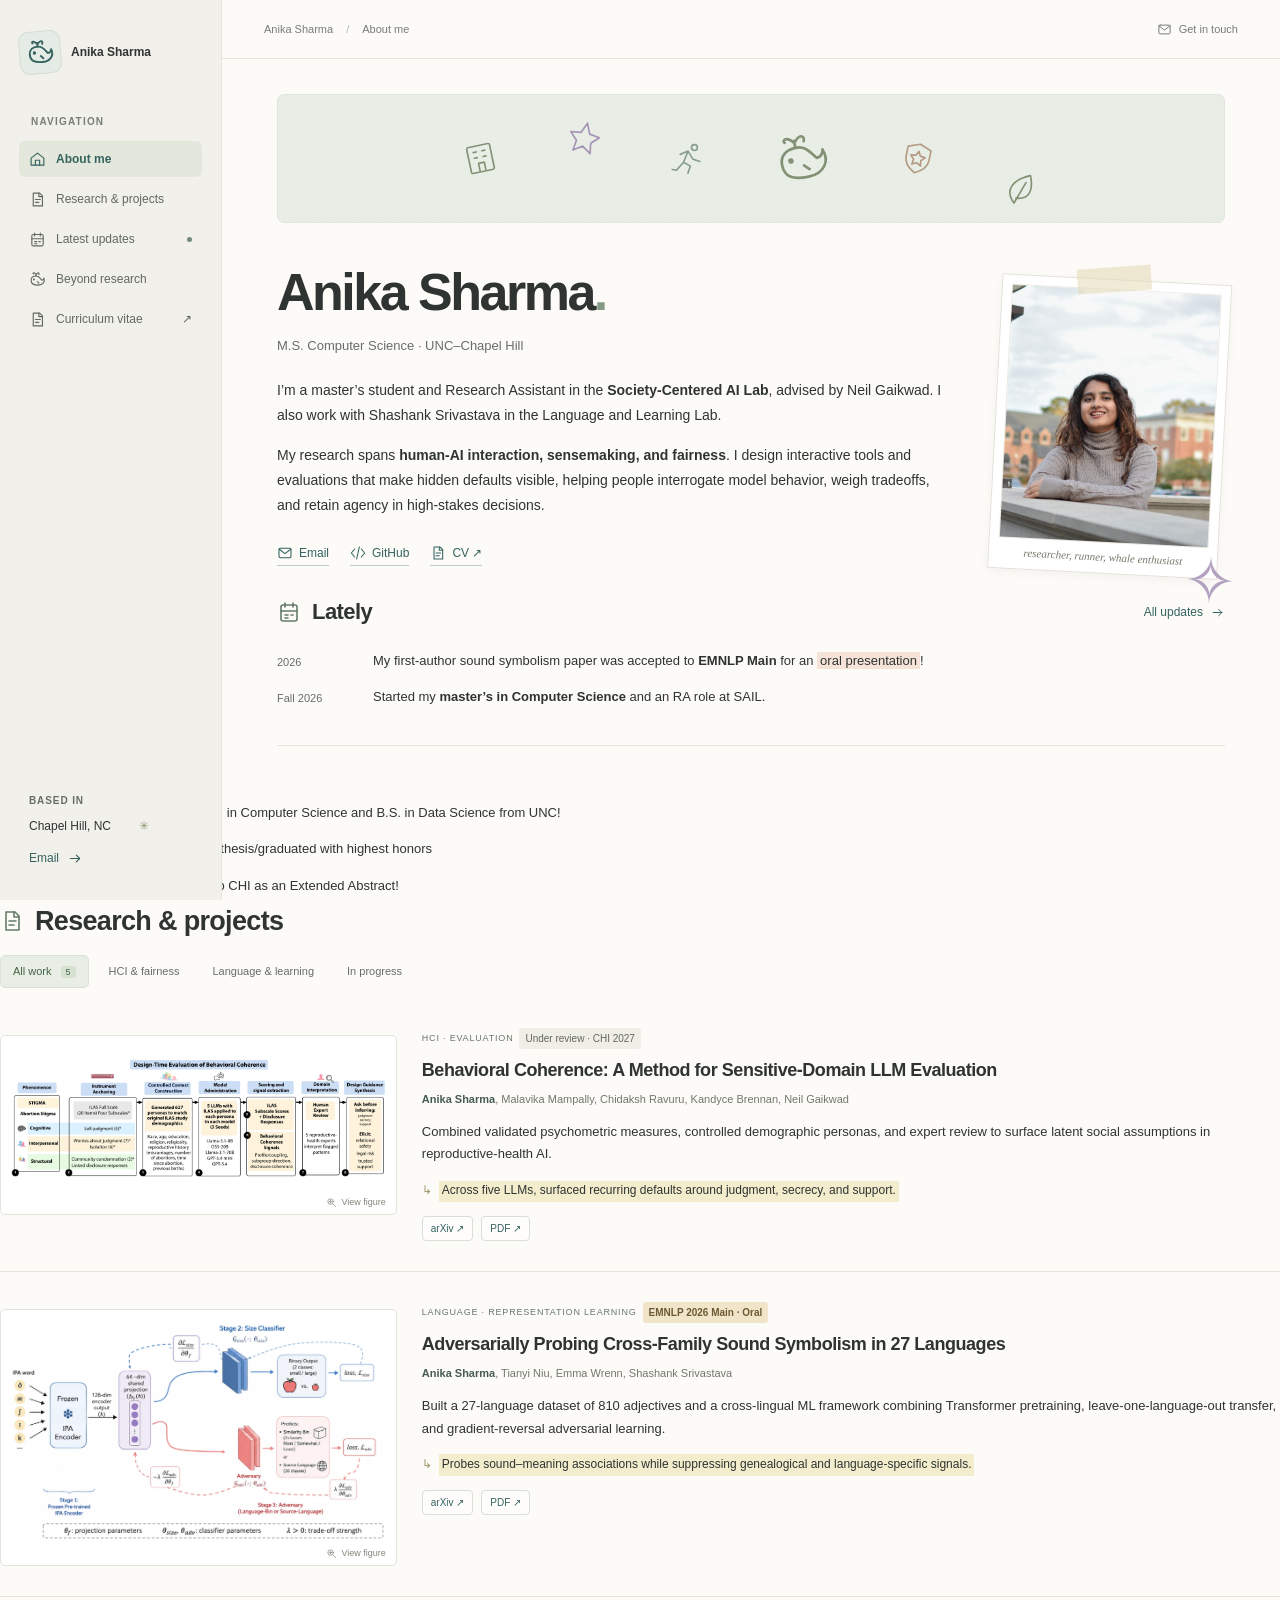
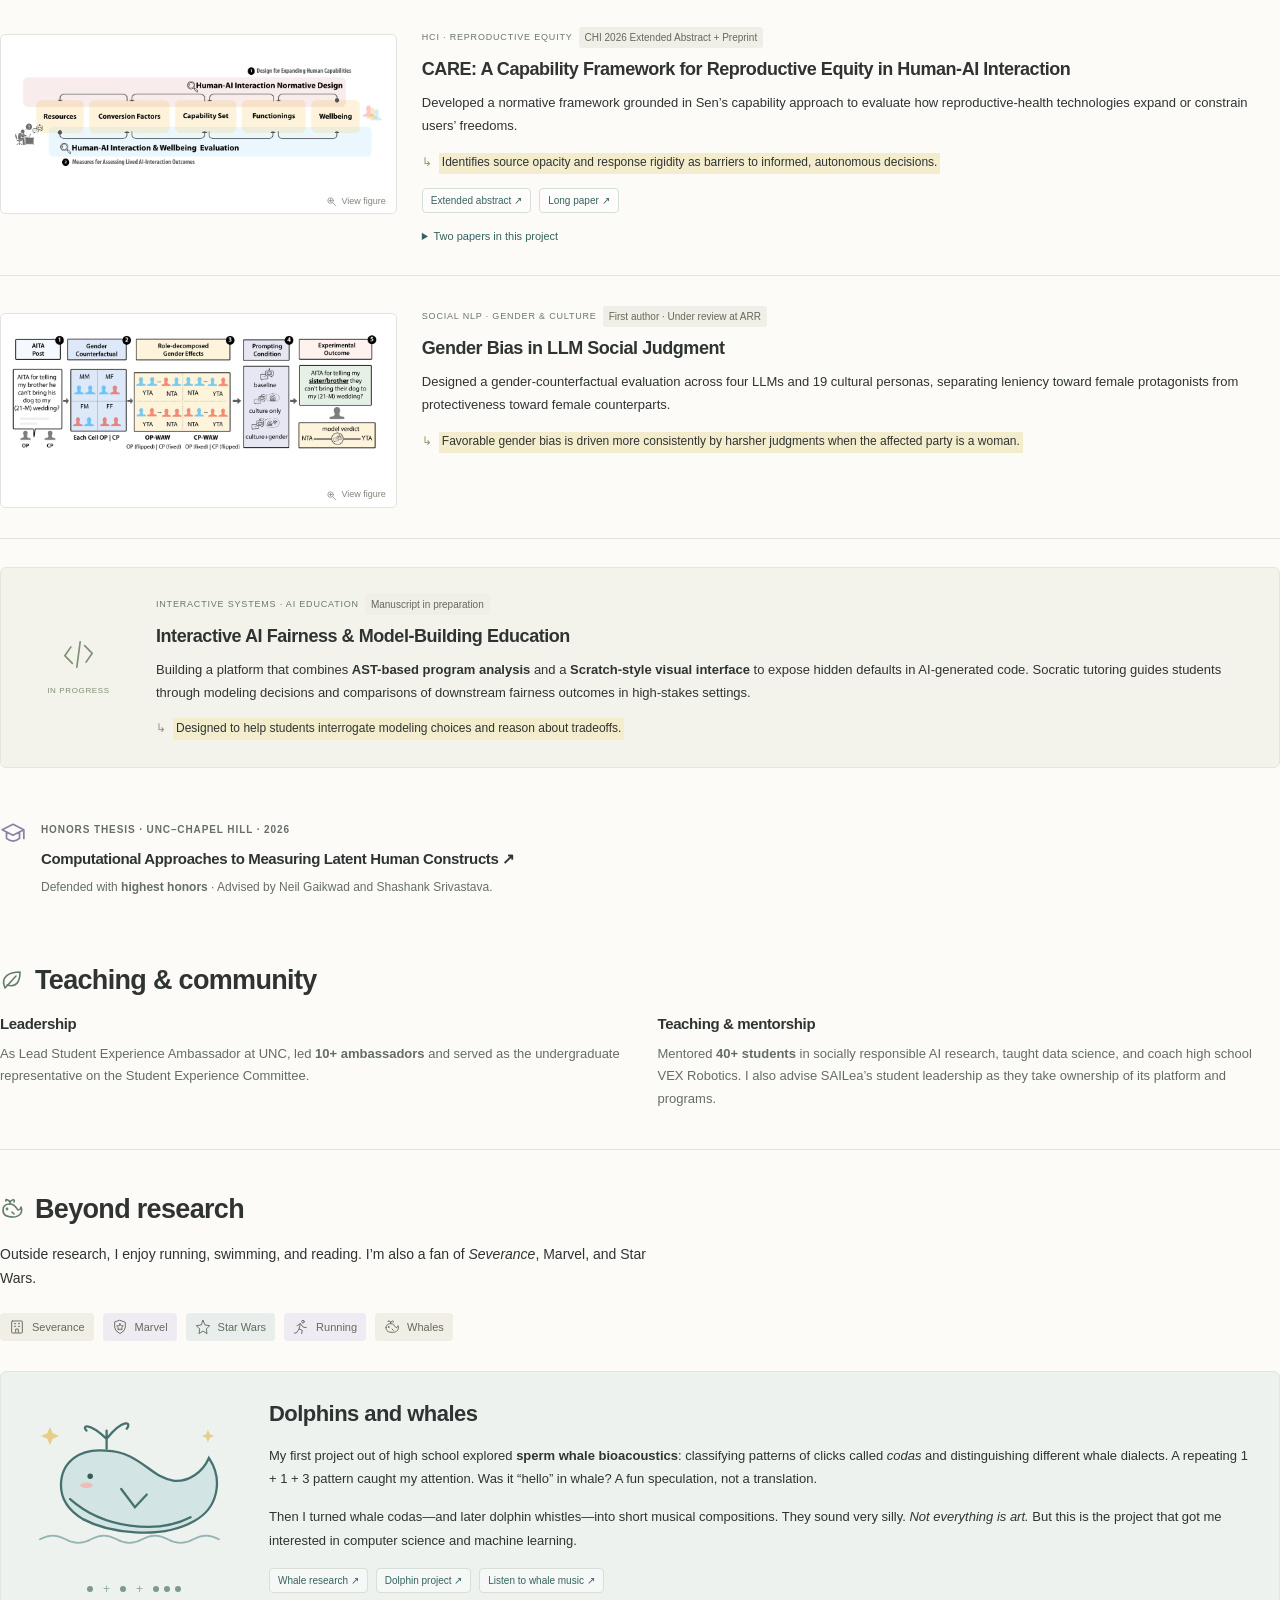
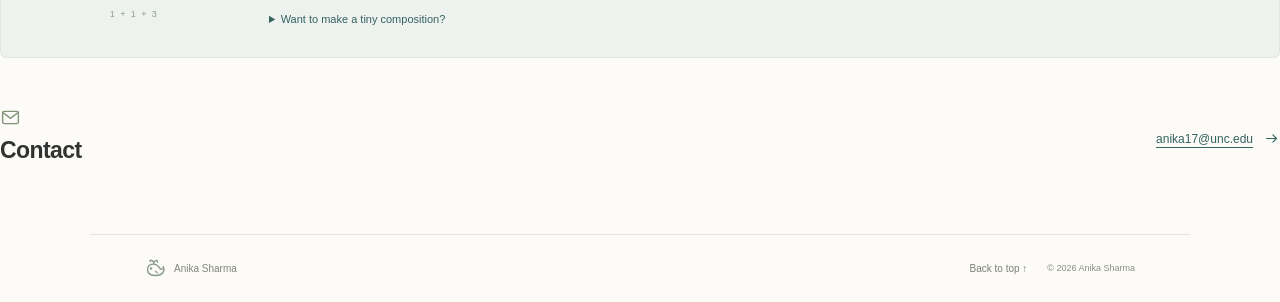
==== commit e6851307: "latest updates" ====
--- a/index.html
+++ b/index.html
@@ -35,9 +35,19 @@
 <!-- HOMEPAGE UPDATES: edit these separately from updates.html. -->
 <section class="latest" aria-labelledby="latest-title"><div class="section-head"><h2 id="latest-title"><svg class="icon " viewBox="0 0 24 24" fill="none" stroke="currentColor" stroke-width="1.6" stroke-linecap="round" stroke-linejoin="round" aria-hidden="true"><rect x="4" y="5" width="16" height="16" rx="2"/><path d="M8 3v4m8-4v4M4 11h16m-12 4h3m3 0h2m-8 3h3"/></svg> Lately</h2>
 <a href="updates.html">All updates <svg class="icon " viewBox="0 0 24 24" fill="none" stroke="currentColor" stroke-width="1.6" stroke-linecap="round" stroke-linejoin="round" aria-hidden="true"><path d="M5 12h14m-5-5 5 5-5 5"/></svg></a></div>
-<div class="news-line"><span class="date">2026</span><p>My first-author sound symbolism paper was accepted to <strong>EMNLP Main</strong> for an <mark class="peach">oral presentation</mark>! Budapest, here I come.</p>
+<div class="news-line"><span class="date">2026</span><p>My first-author sound symbolism paper was accepted to <strong>EMNLP Main</strong> for an <mark class="peach">oral presentation</mark>!</p>
 </div>
 <div class="news-line"><span class="date">Fall 2026</span><p>Started my <strong>master’s in Computer Science</strong> and an RA role at SAIL.</p>
+</div>
+
+</div>
+<div class="news-line"><span class="date">May 2026</span><p> Graduated with a B.S. in Computer Science and B.S. in Data Science from UNC!</p>
+</div>
+</div>
+<div class="news-line"><span class="date">May 2026</span><p> Defended my honors thesis/graduated with highest honors</p>
+</div>
+</div>
+<div class="news-line"><span class="date">March 2026</span><p> CARE got accepted to CHI as an Extended Abstract!</p>
 </div>
 </section>
 <!-- RESEARCH: each article below is one project. -->
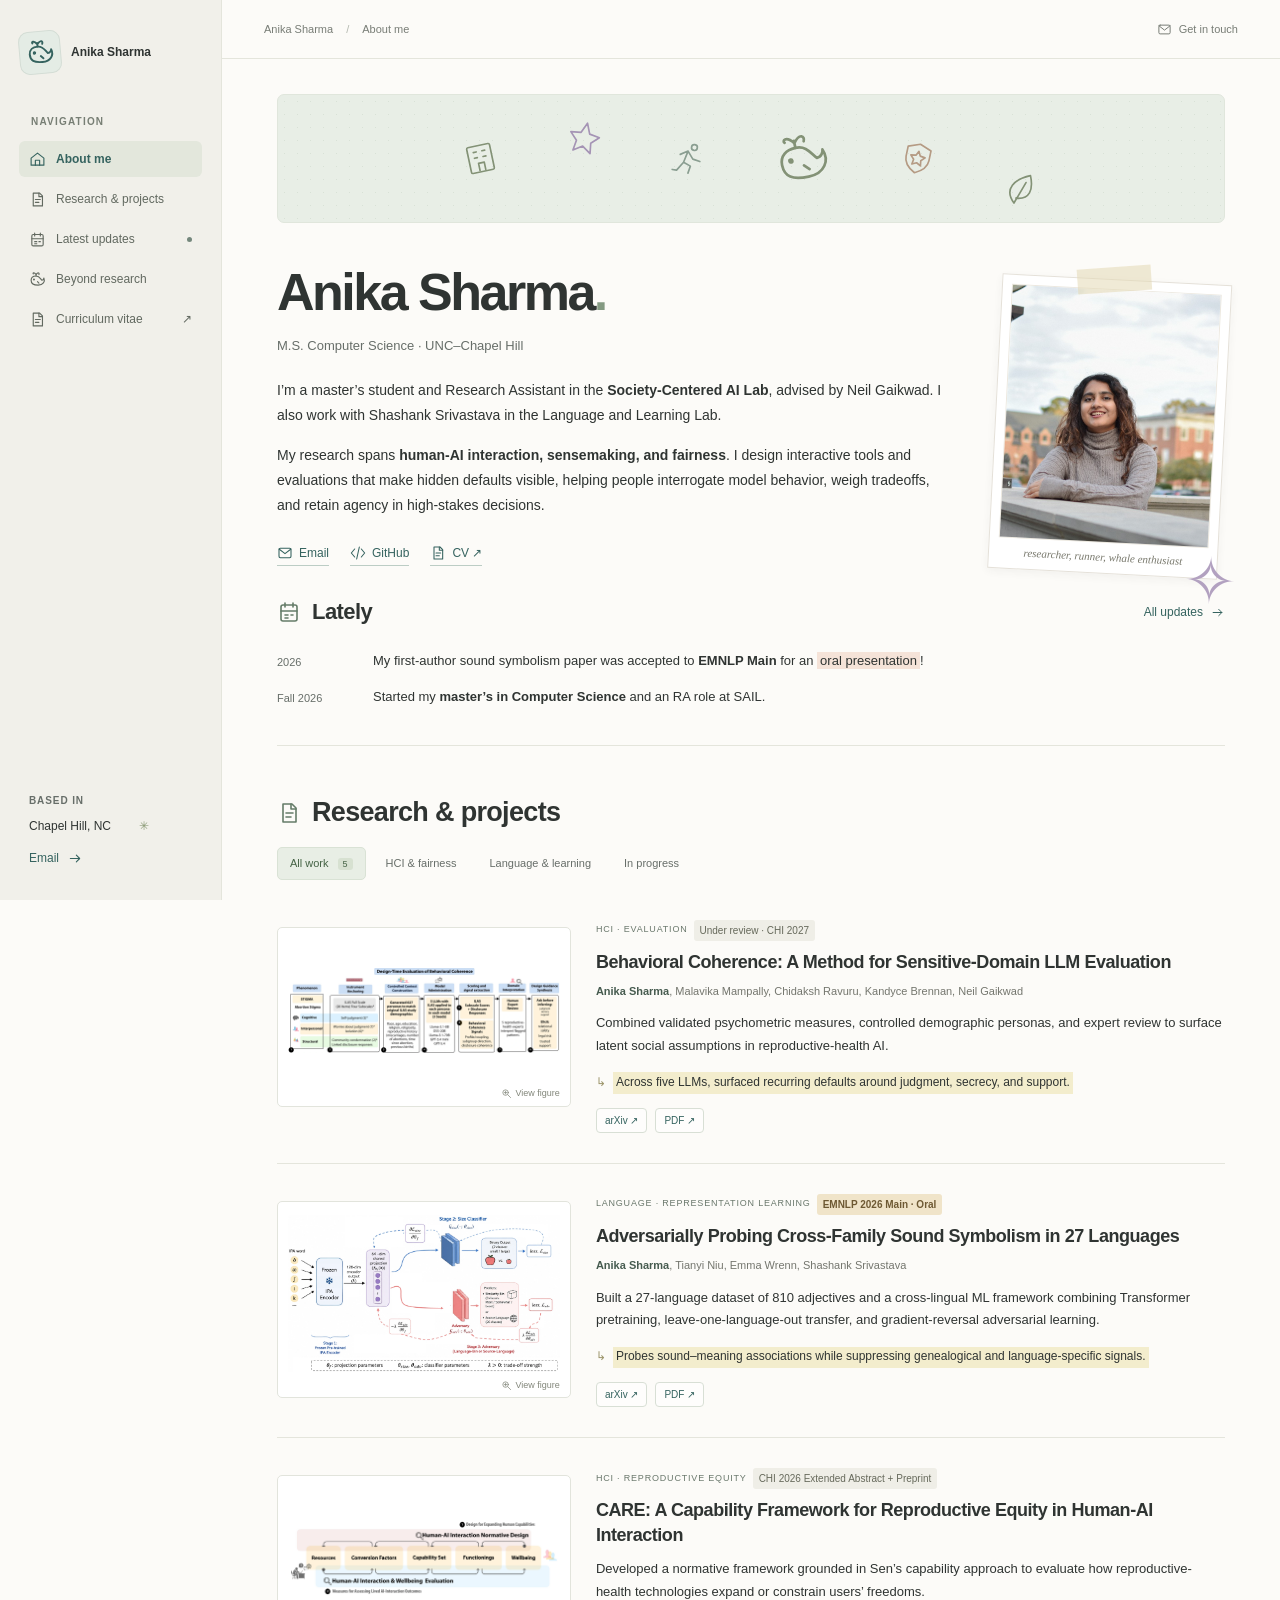
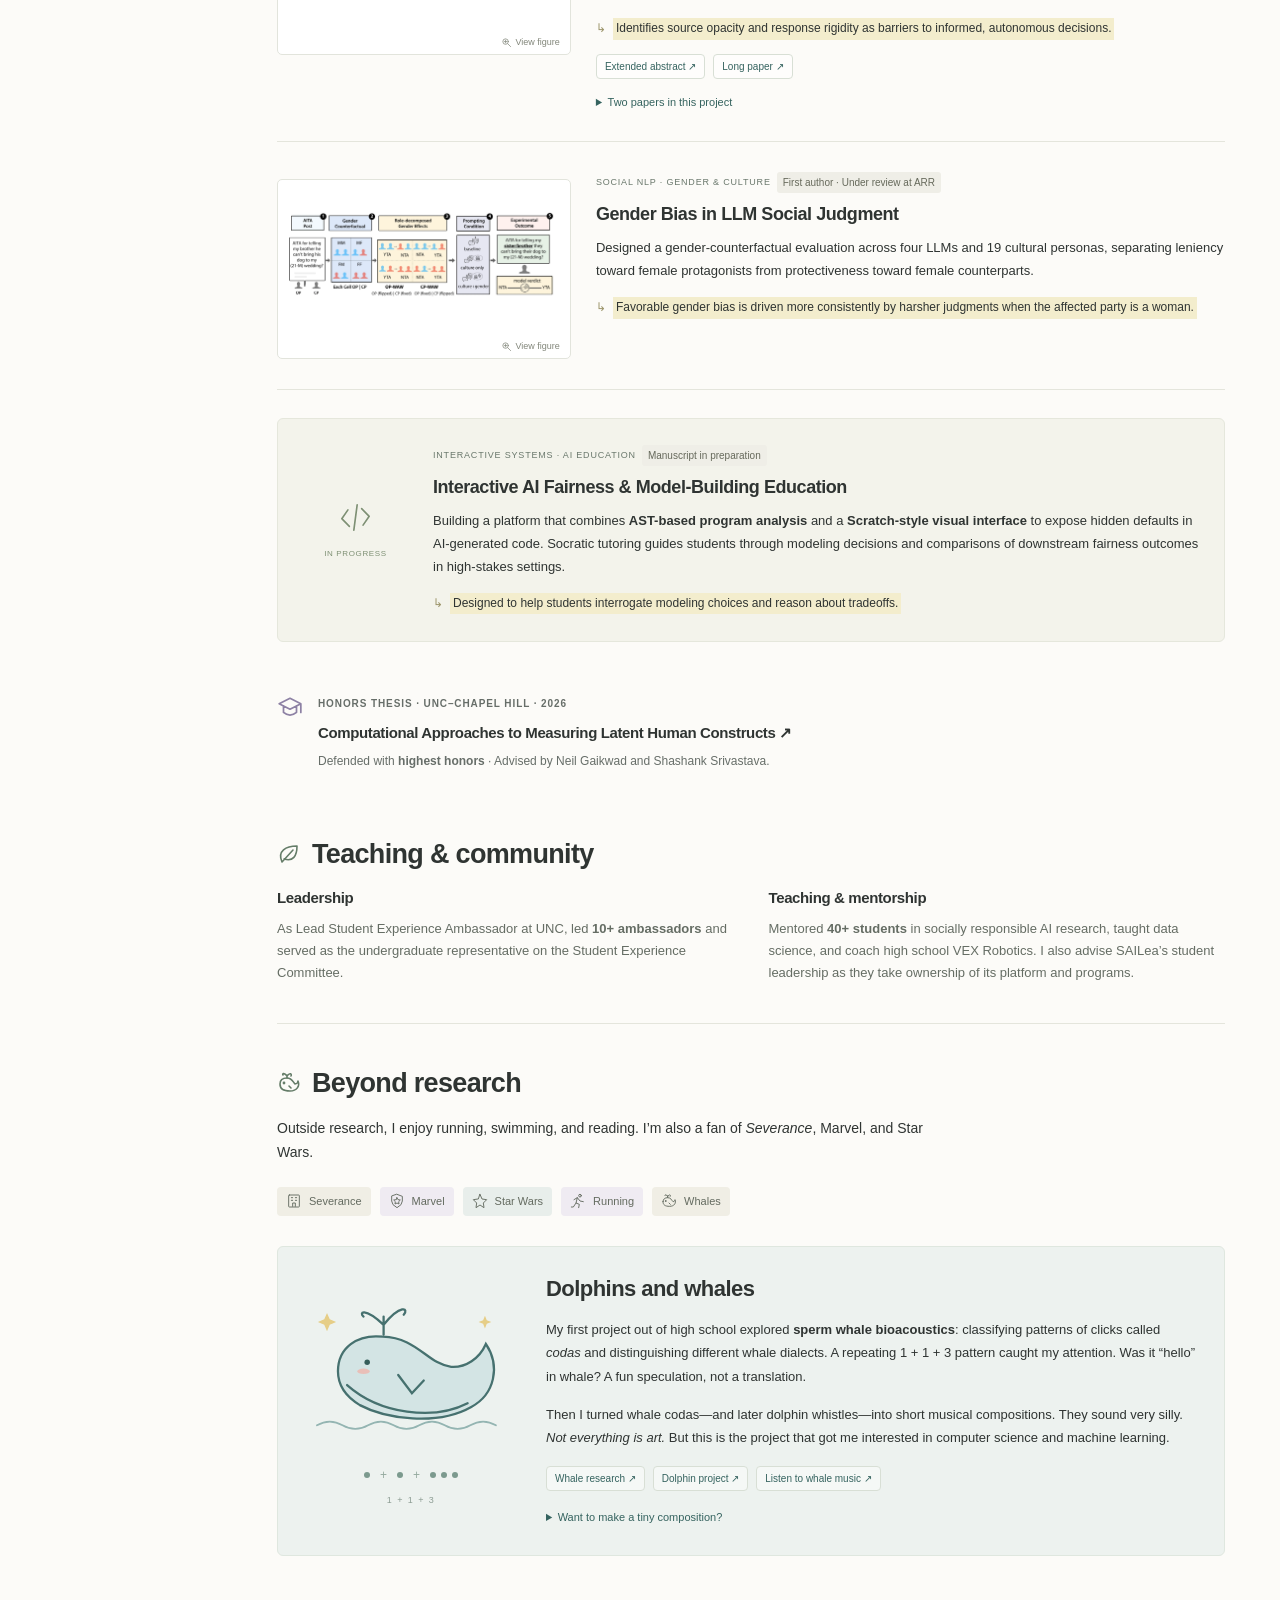
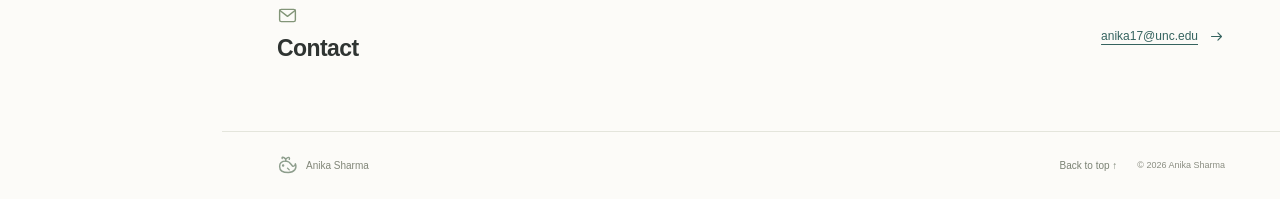
==== commit d82ad155: "Update homepage text" ====
--- a/index.html
+++ b/index.html
@@ -38,16 +38,6 @@
 <div class="news-line"><span class="date">2026</span><p>My first-author sound symbolism paper was accepted to <strong>EMNLP Main</strong> for an <mark class="peach">oral presentation</mark>!</p>
 </div>
 <div class="news-line"><span class="date">Fall 2026</span><p>Started my <strong>master’s in Computer Science</strong> and an RA role at SAIL.</p>
-</div>
-
-</div>
-<div class="news-line"><span class="date">May 2026</span><p> Graduated with a B.S. in Computer Science and B.S. in Data Science from UNC!</p>
-</div>
-</div>
-<div class="news-line"><span class="date">May 2026</span><p> Defended my honors thesis/graduated with highest honors</p>
-</div>
-</div>
-<div class="news-line"><span class="date">March 2026</span><p> CARE got accepted to CHI as an Extended Abstract!</p>
 </div>
 </section>
 <!-- RESEARCH: each article below is one project. -->
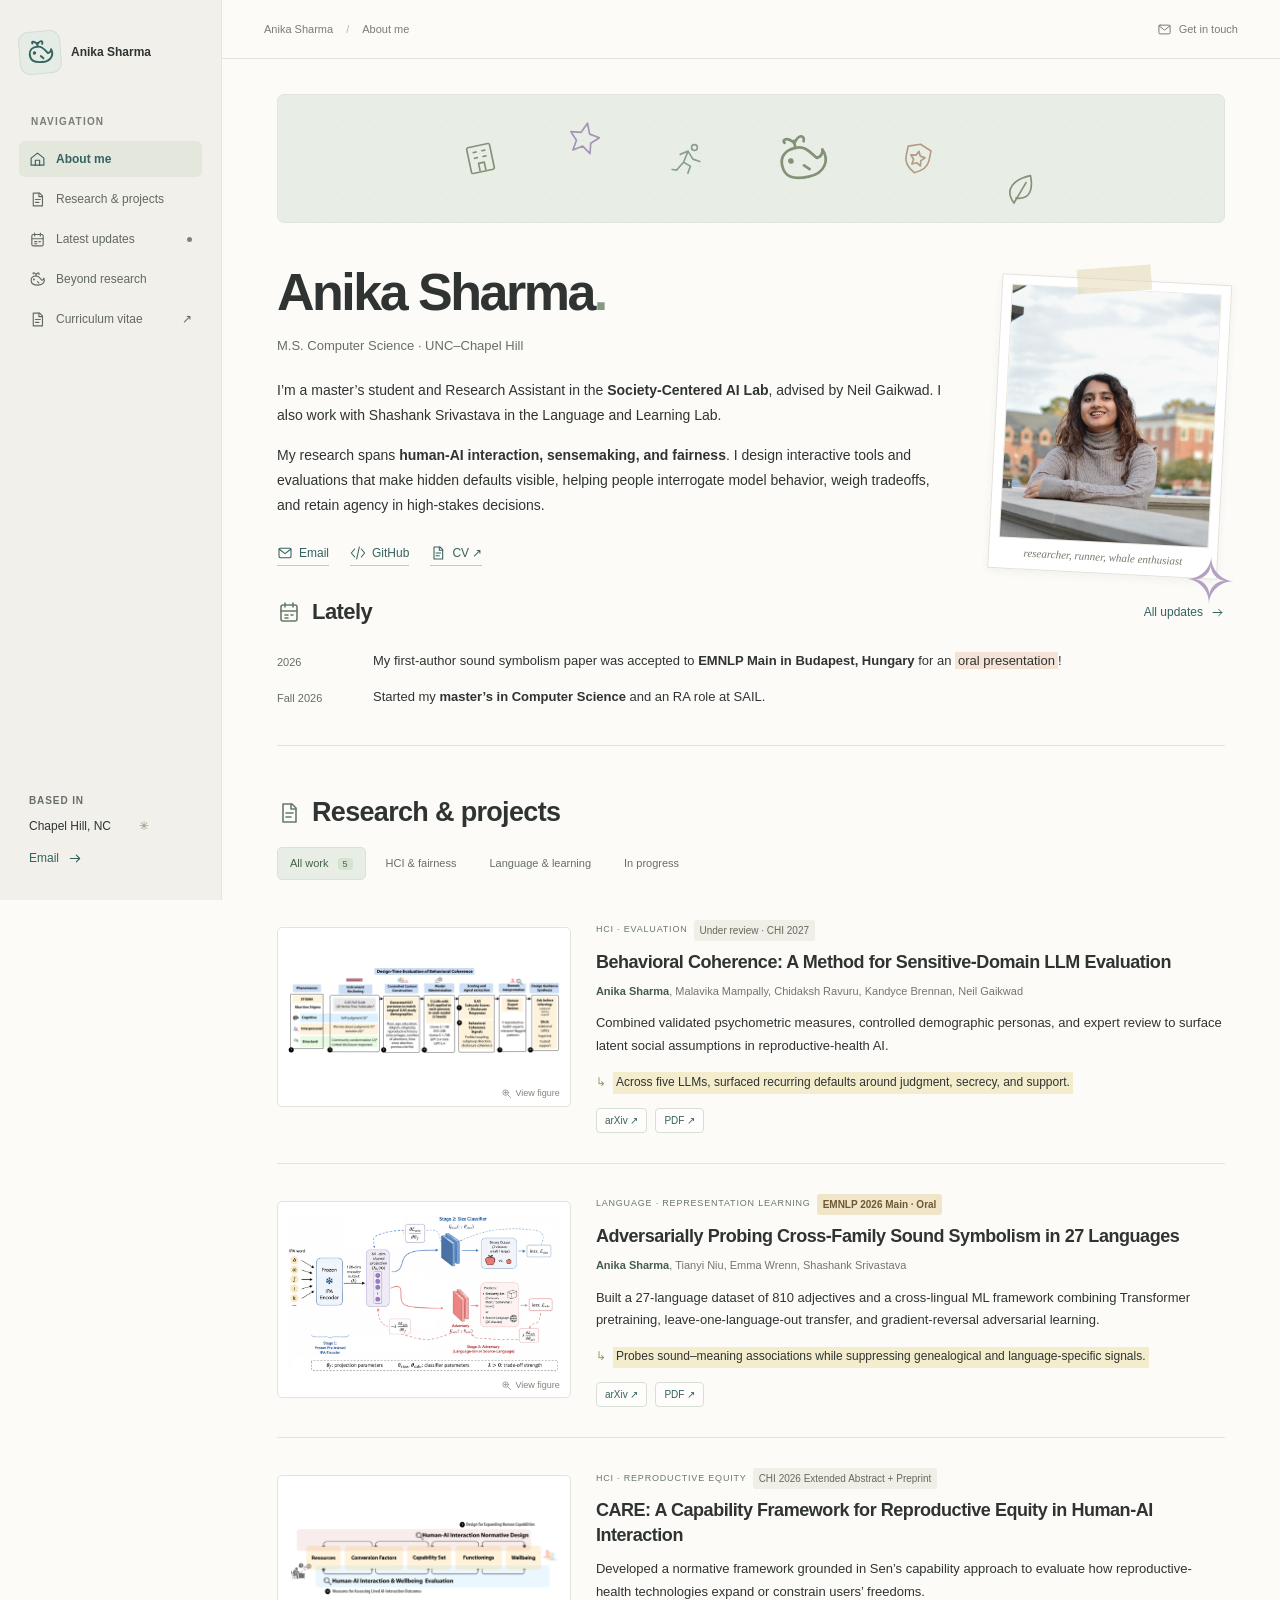
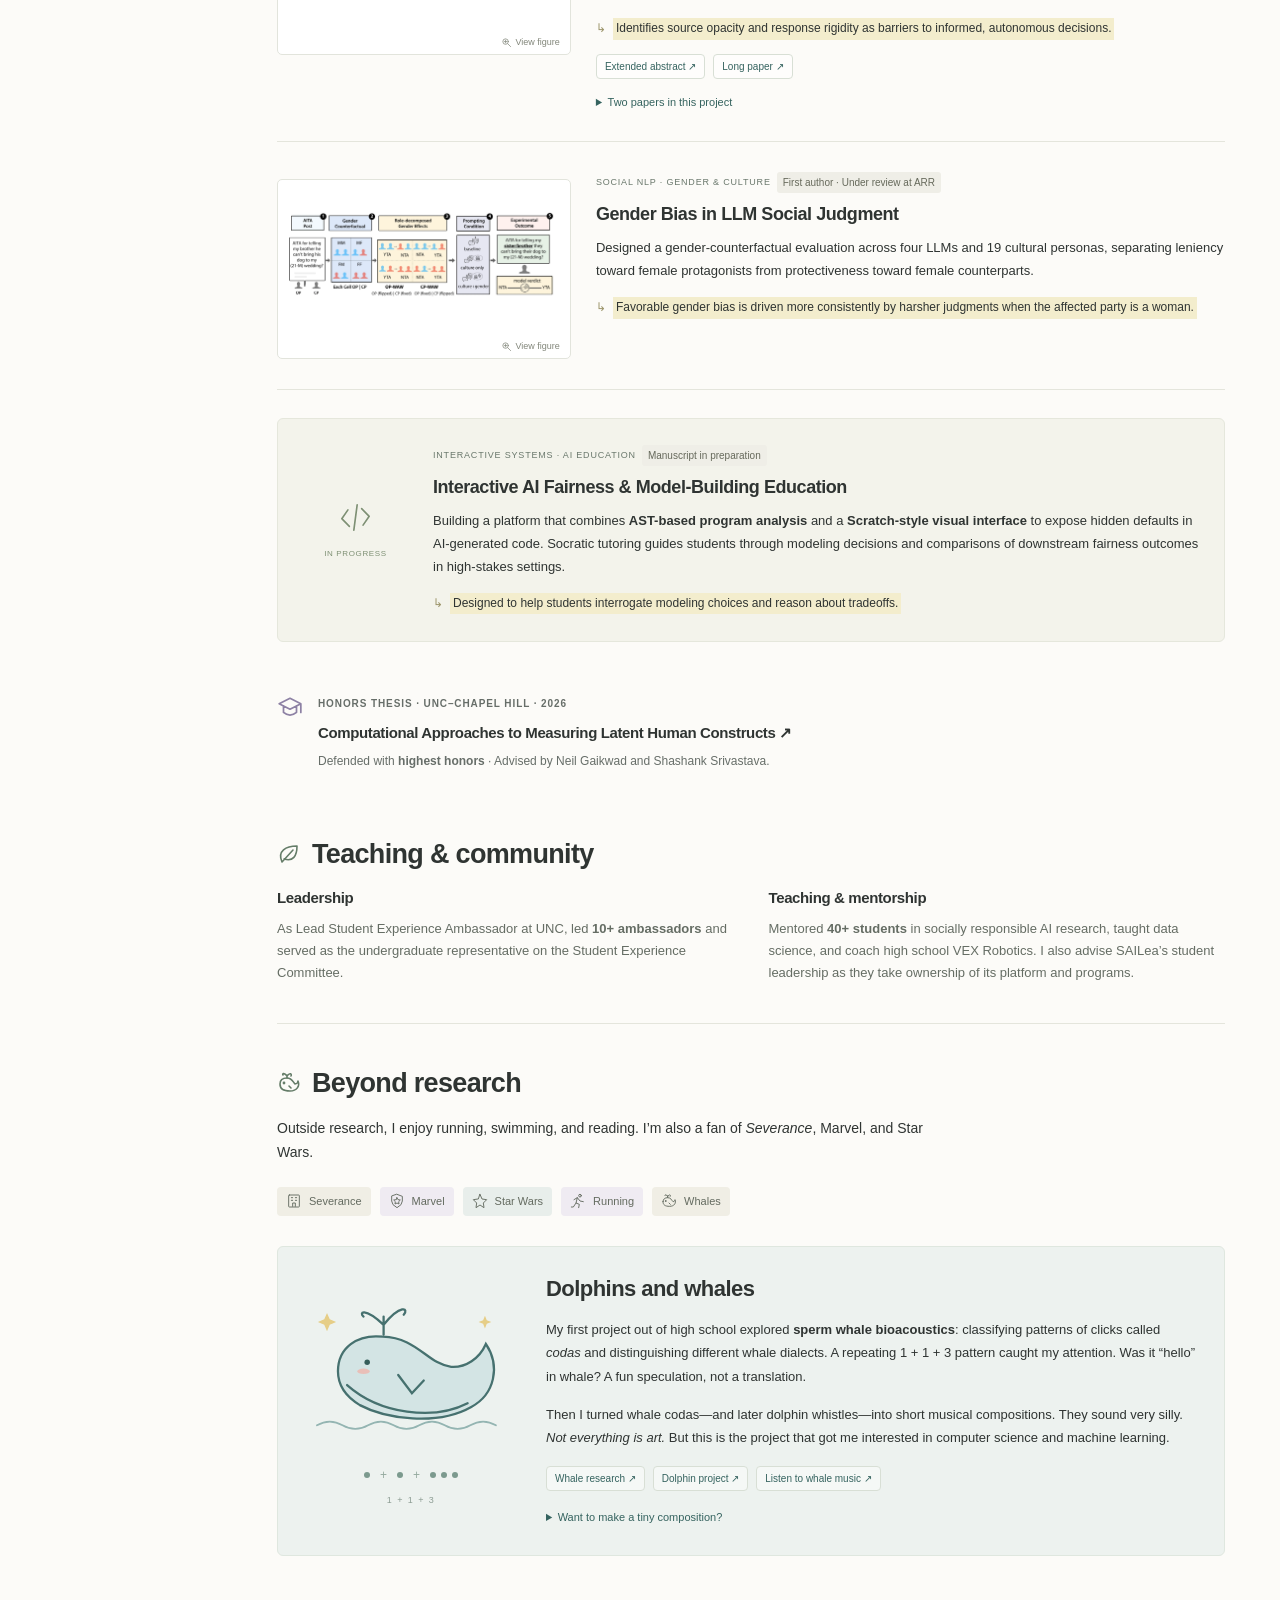
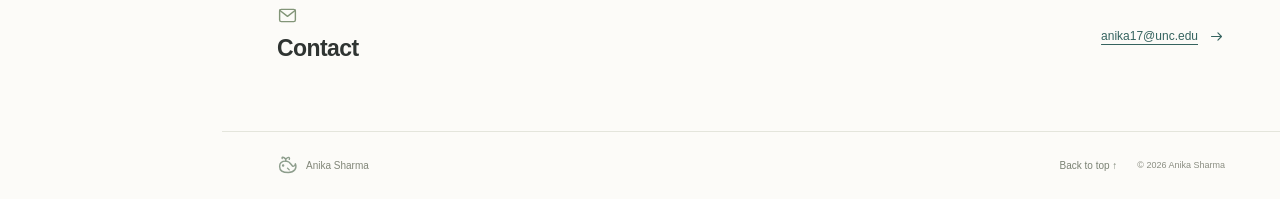
==== commit b2649b3a: "Update homepage text 2" ====
--- a/index.html
+++ b/index.html
@@ -35,7 +35,7 @@
 <!-- HOMEPAGE UPDATES: edit these separately from updates.html. -->
 <section class="latest" aria-labelledby="latest-title"><div class="section-head"><h2 id="latest-title"><svg class="icon " viewBox="0 0 24 24" fill="none" stroke="currentColor" stroke-width="1.6" stroke-linecap="round" stroke-linejoin="round" aria-hidden="true"><rect x="4" y="5" width="16" height="16" rx="2"/><path d="M8 3v4m8-4v4M4 11h16m-12 4h3m3 0h2m-8 3h3"/></svg> Lately</h2>
 <a href="updates.html">All updates <svg class="icon " viewBox="0 0 24 24" fill="none" stroke="currentColor" stroke-width="1.6" stroke-linecap="round" stroke-linejoin="round" aria-hidden="true"><path d="M5 12h14m-5-5 5 5-5 5"/></svg></a></div>
-<div class="news-line"><span class="date">2026</span><p>My first-author sound symbolism paper was accepted to <strong>EMNLP Main</strong> for an <mark class="peach">oral presentation</mark>!</p>
+<div class="news-line"><span class="date">2026</span><p>My first-author sound symbolism paper was accepted to <strong>EMNLP Main in Budapest, Hungary </strong> for an <mark class="peach">oral presentation</mark>!</p>
 </div>
 <div class="news-line"><span class="date">Fall 2026</span><p>Started my <strong>master’s in Computer Science</strong> and an RA role at SAIL.</p>
 </div>
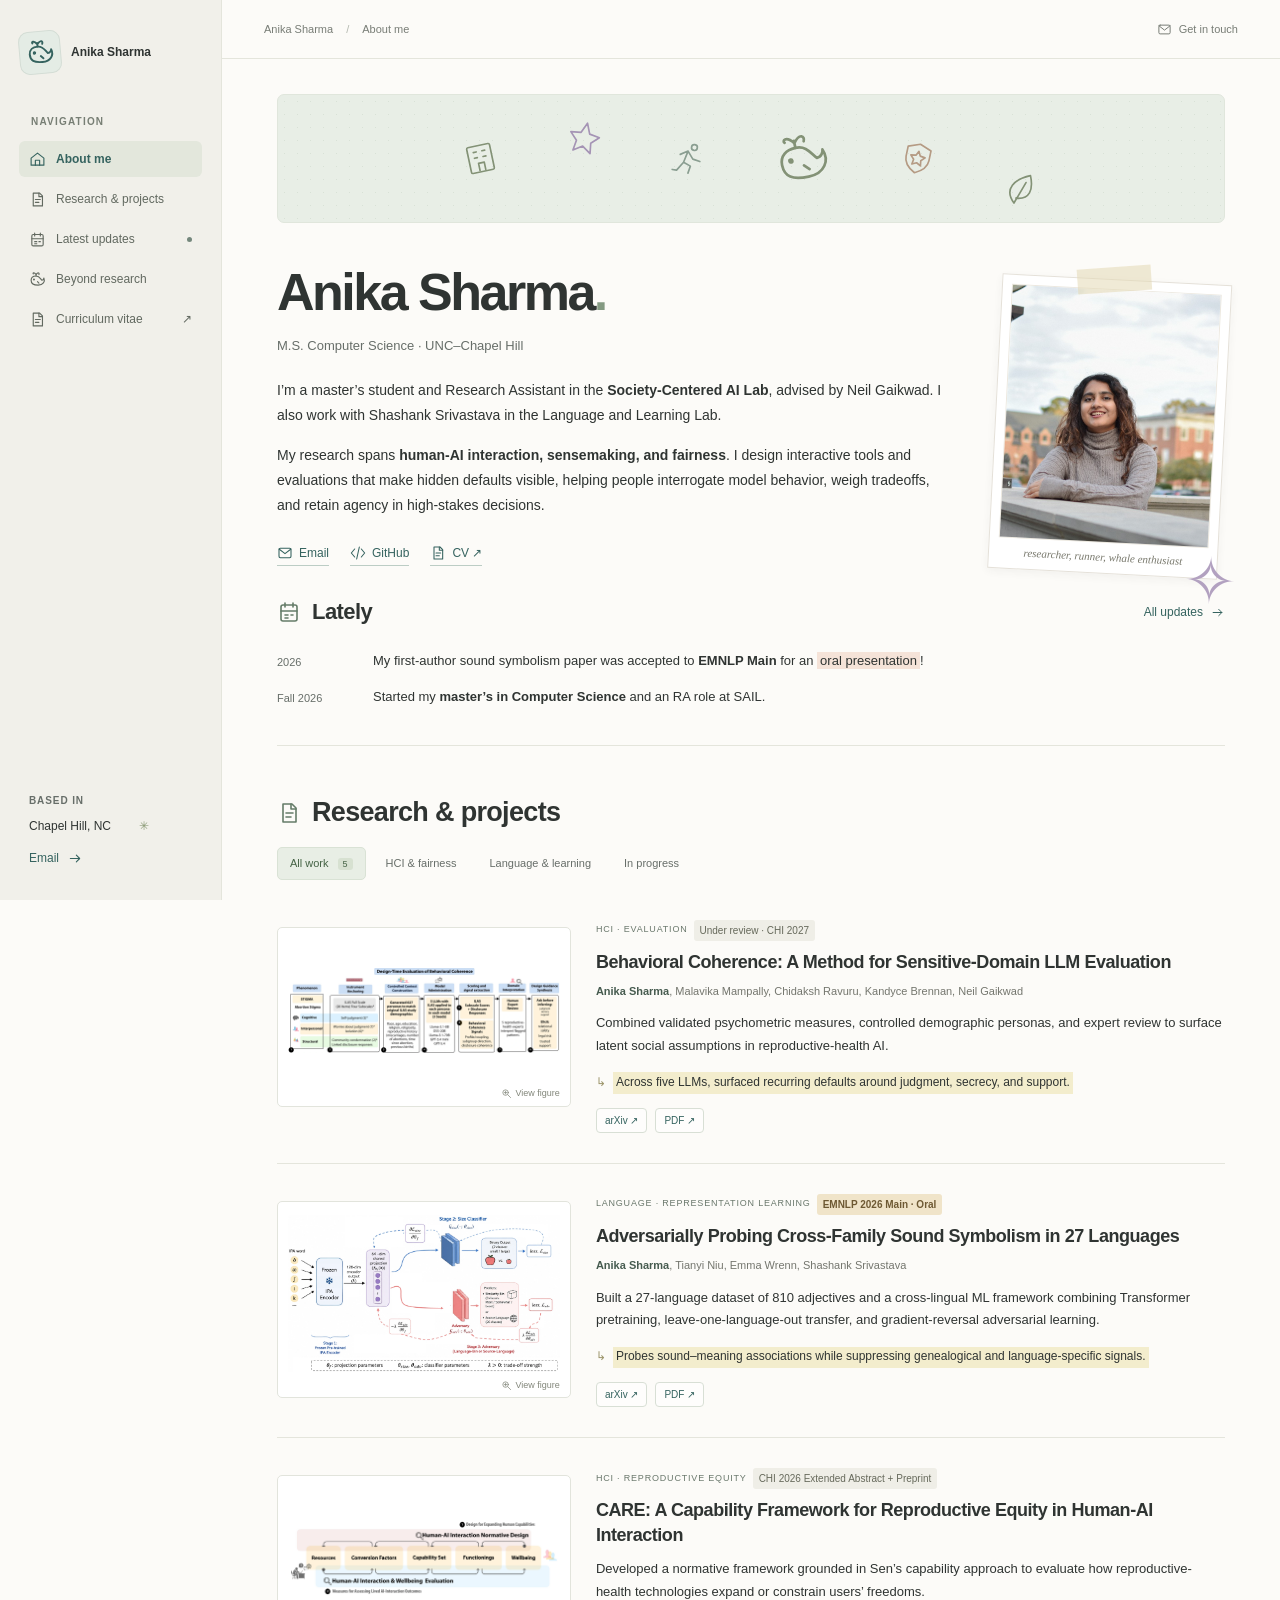
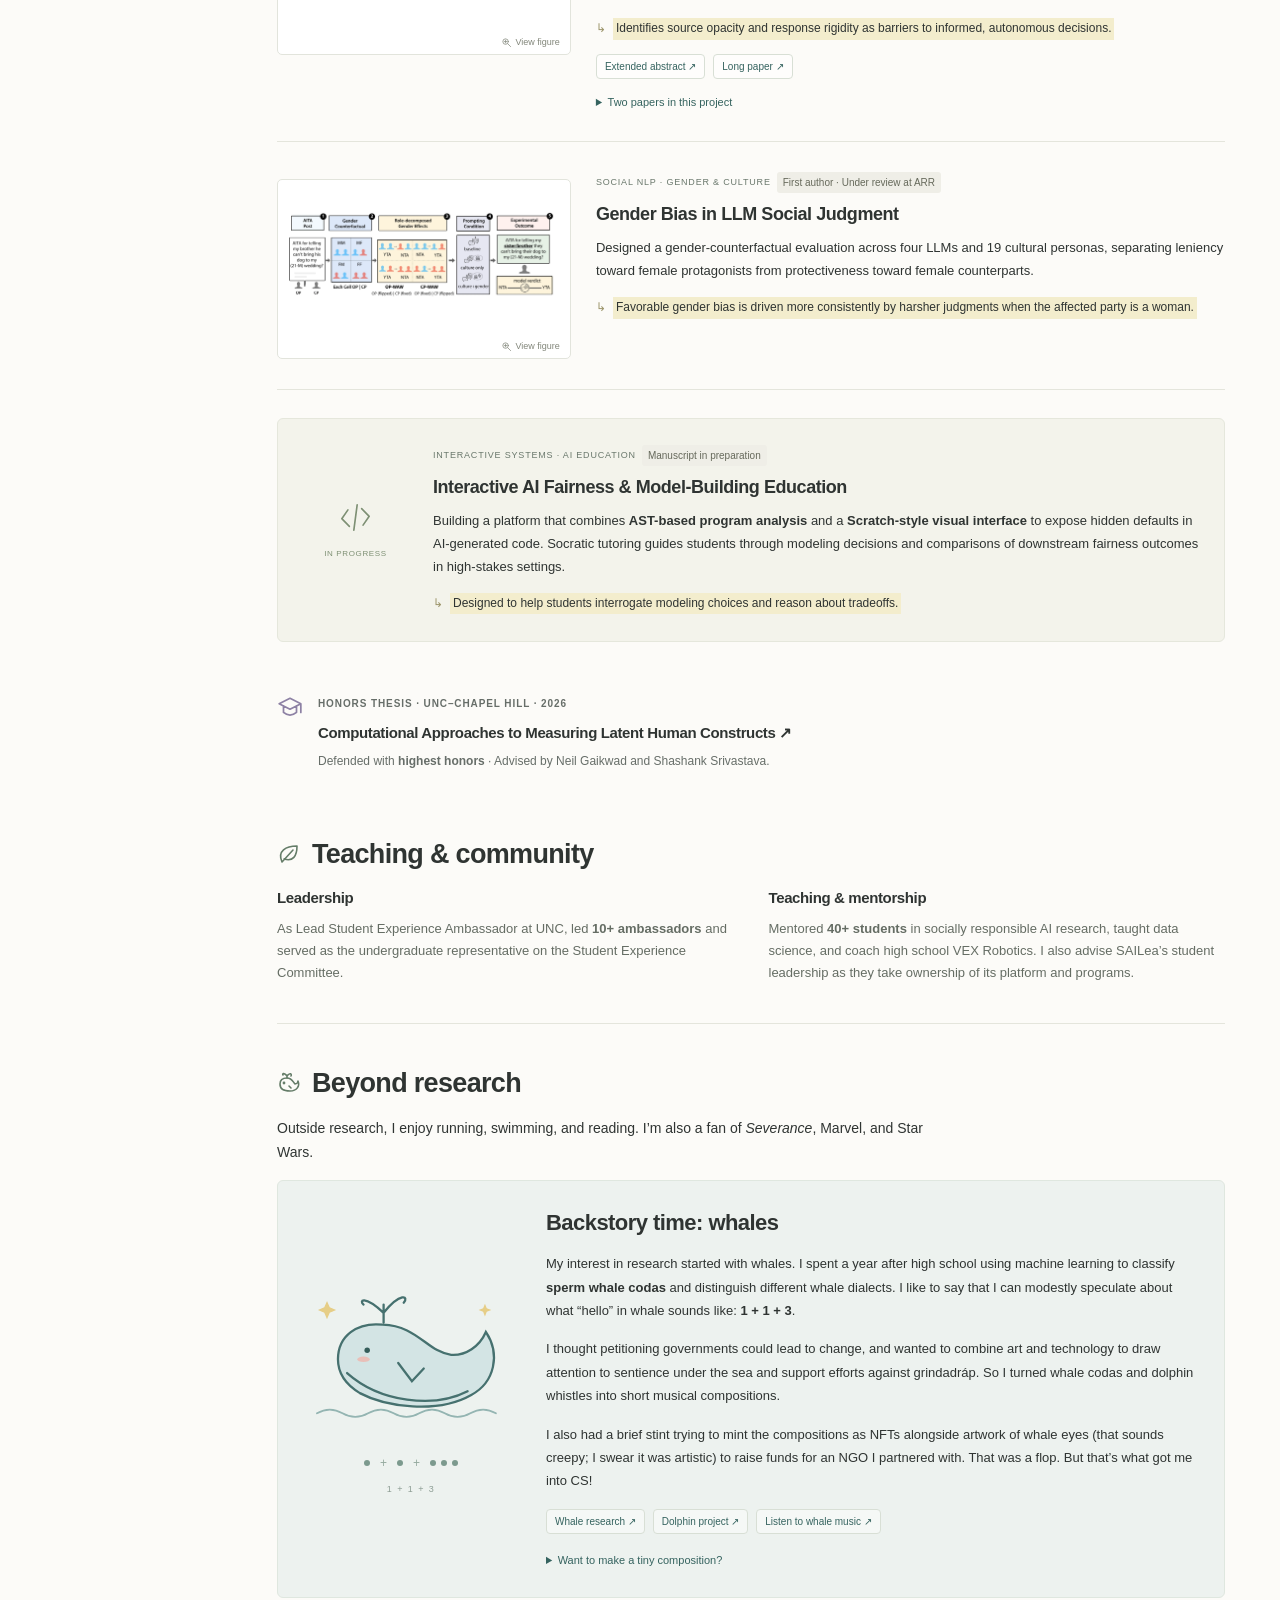
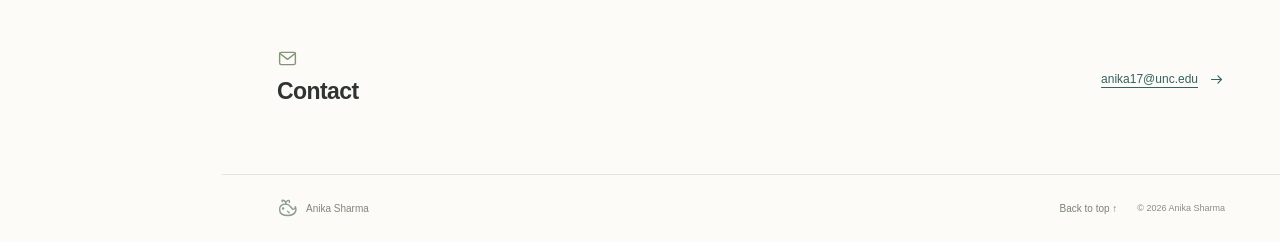
==== commit ea58a014: "whales" ====
--- a/index.html
+++ b/index.html
@@ -1,140 +1,279 @@
 <!doctype html>
+
 <html lang="en"><head><meta charset="utf-8"><meta name="viewport" content="width=device-width, initial-scale=1">
+
 <title>Anika Sharma · Human-AI Sensemaking & Fairness</title>
+
 <meta name="description" content="Anika Sharma is a computer science master's student at UNC–Chapel Hill. Her research builds interactive systems for human-AI sensemaking, fairness, and user agency.">
+
 <meta name="theme-color" content="#f8f7f3"><meta property="og:title" content="Anika Sharma · Human-AI Sensemaking & Fairness"><meta property="og:description" content="Research and projects in human-AI interaction, sensemaking, and fairness."><meta property="og:type" content="website">
+
 <link rel="icon" href="assets/favicon.svg" type="image/svg+xml"><link rel="stylesheet" href="styles.css"><script src="script.js" defer></script></head>
+
 <body><a class="skip" href="#main">Skip to content</a>
+
 <aside class="sidebar"><a class="brand" href="index.html"><span class="brand-icon"><svg class="icon " viewBox="0 0 24 24" fill="none" stroke="currentColor" stroke-width="1.6" stroke-linecap="round" stroke-linejoin="round" aria-hidden="true"><path d="M3 13c0-4 3-6 7-6 5 0 6 4 8 6 2 0 3-2 3-3 2 5-1 10-8 10S3 18 3 13Z"/><path d="M10 7V4m0 1C7 1 5 3 6 4m4 1c3-4 5-2 4 0m-2 10 2 2"/><circle cx="7" cy="12" r=".6" fill="currentColor"/></svg></span><span>Anika Sharma</span></a>
+
 <p class="nav-label">NAVIGATION</p>
+
 <nav aria-label="Main navigation">
+
 <a href="index.html" aria-current="page"><svg class="icon " viewBox="0 0 24 24" fill="none" stroke="currentColor" stroke-width="1.6" stroke-linecap="round" stroke-linejoin="round" aria-hidden="true"><path d="m3 10 9-7 9 7v10H3Z"/><path d="M9 20v-7h6v7"/></svg> About me</a>
+
 <a href="index.html#research"><svg class="icon " viewBox="0 0 24 24" fill="none" stroke="currentColor" stroke-width="1.6" stroke-linecap="round" stroke-linejoin="round" aria-hidden="true"><path d="M6 3h9l4 4v14H6Z"/><path d="M14 3v5h5M9 12h7M9 16h5"/></svg> Research & projects</a>
+
 <a href="updates.html" ><svg class="icon " viewBox="0 0 24 24" fill="none" stroke="currentColor" stroke-width="1.6" stroke-linecap="round" stroke-linejoin="round" aria-hidden="true"><rect x="4" y="5" width="16" height="16" rx="2"/><path d="M8 3v4m8-4v4M4 11h16m-12 4h3m3 0h2m-8 3h3"/></svg> Latest updates <span class="nav-dot"></span></a>
+
 <a href="index.html#beyond"><svg class="icon " viewBox="0 0 24 24" fill="none" stroke="currentColor" stroke-width="1.6" stroke-linecap="round" stroke-linejoin="round" aria-hidden="true"><path d="M3 13c0-4 3-6 7-6 5 0 6 4 8 6 2 0 3-2 3-3 2 5-1 10-8 10S3 18 3 13Z"/><path d="M10 7V4m0 1C7 1 5 3 6 4m4 1c3-4 5-2 4 0m-2 10 2 2"/><circle cx="7" cy="12" r=".6" fill="currentColor"/></svg> Beyond research</a>
+
 <a href="assets/Anika-Sharma-CV.pdf"><svg class="icon " viewBox="0 0 24 24" fill="none" stroke="currentColor" stroke-width="1.6" stroke-linecap="round" stroke-linejoin="round" aria-hidden="true"><path d="M6 3h9l4 4v14H6Z"/><path d="M14 3v5h5M9 12h7M9 16h5"/></svg> Curriculum vitae <span class="outbound">↗</span></a></nav>
 
+
+
 <div class="sidebar-bottom"><span class="tiny">BASED IN</span><p>Chapel Hill, NC <span aria-hidden="true">✳</span></p>
+
 <a href="mailto:anika17@unc.edu">Email <svg class="icon " viewBox="0 0 24 24" fill="none" stroke="currentColor" stroke-width="1.6" stroke-linecap="round" stroke-linejoin="round" aria-hidden="true"><path d="M5 12h14m-5-5 5 5-5 5"/></svg></a></div>
+
 </aside>
 
+
+
 <div class="page"><header class="topbar"><span><a href="index.html">Anika Sharma</a><span class="crumb"> / </span>About me</span><a href="mailto:anika17@unc.edu"><svg class="icon " viewBox="0 0 24 24" fill="none" stroke="currentColor" stroke-width="1.6" stroke-linecap="round" stroke-linejoin="round" aria-hidden="true"><rect x="3" y="5" width="18" height="14" rx="2"/><path d="m3 6 9 7 9-7"/></svg><span>Get in touch</span></a></header>
 
+
+
 <main id="main"><div class="cover" aria-hidden="true"><div class="cover-doodles"><span class="doodle d1"><svg class="icon " viewBox="0 0 24 24" fill="none" stroke="currentColor" stroke-width="1.6" stroke-linecap="round" stroke-linejoin="round" aria-hidden="true"><rect x="4" y="3" width="16" height="18" rx="1"/><path d="M8 7h2m4 0h2M8 11h2m4 0h2m-6 9v-5h4v5"/></svg></span><span class="doodle d2"><svg class="icon " viewBox="0 0 24 24" fill="none" stroke="currentColor" stroke-width="1.6" stroke-linecap="round" stroke-linejoin="round" aria-hidden="true"><path d="m12 2 3 7 7 1-5 5 1 7-6-4-6 4 1-7-5-5 7-1Z"/></svg></span><span class="doodle d3"><svg class="icon " viewBox="0 0 24 24" fill="none" stroke="currentColor" stroke-width="1.6" stroke-linecap="round" stroke-linejoin="round" aria-hidden="true"><circle cx="15" cy="4" r="2"/><path d="m6 10 5-3 4 5 5 1m-9-6-2 8 5 2-1 5m-4-7-4 6H2"/></svg></span><span class="doodle d4"><svg class="icon " viewBox="0 0 24 24" fill="none" stroke="currentColor" stroke-width="1.6" stroke-linecap="round" stroke-linejoin="round" aria-hidden="true"><path d="M3 13c0-4 3-6 7-6 5 0 6 4 8 6 2 0 3-2 3-3 2 5-1 10-8 10S3 18 3 13Z"/><path d="M10 7V4m0 1C7 1 5 3 6 4m4 1c3-4 5-2 4 0m-2 10 2 2"/><circle cx="7" cy="12" r=".6" fill="currentColor"/></svg></span><span class="doodle d5"><svg class="icon " viewBox="0 0 24 24" fill="none" stroke="currentColor" stroke-width="1.6" stroke-linecap="round" stroke-linejoin="round" aria-hidden="true"><path d="m12 2 8 3v7q0 6-8 10-8-4-8-10V5Z"/><path d="m12 7 1.5 3 3.5.5-2.5 2.5.5 3.5-3-1.5-3 1.5.5-3.5L7 10.5l3.5-.5Z"/></svg></span><span class="doodle d6"><svg class="icon " viewBox="0 0 24 24" fill="none" stroke="currentColor" stroke-width="1.6" stroke-linecap="round" stroke-linejoin="round" aria-hidden="true"><path d="M5 20c-5-11 4-16 15-16 0 10-4 16-13 13m-2 3L16 8"/></svg></span></div>
-</div>
+
+</div>
+
 <!-- BIO: edit your name, affiliation, bio, and contact links below. -->
+
 <section class="hero" aria-labelledby="intro-title"><div class="hero-copy"><h1 id="intro-title">Anika Sharma<span class="title-dot">.</span></h1>
+
 <p class="affiliation">M.S. Computer Science · UNC–Chapel Hill</p>
+
 <p>I’m a master’s student and Research Assistant in the <strong>Society-Centered AI Lab</strong>, advised by Neil Gaikwad. I also work with Shashank Srivastava in the Language and Learning Lab.</p>
+
 <p>My research spans <strong>human-AI interaction, sensemaking, and fairness</strong>. I design interactive tools and evaluations that make hidden defaults visible, helping people interrogate model behavior, weigh tradeoffs, and retain agency in high-stakes decisions.</p>
+
 <div class="contact-links"><a class="" href="mailto:anika17@unc.edu"><svg class="icon " viewBox="0 0 24 24" fill="none" stroke="currentColor" stroke-width="1.6" stroke-linecap="round" stroke-linejoin="round" aria-hidden="true"><rect x="3" y="5" width="18" height="14" rx="2"/><path d="m3 6 9 7 9-7"/></svg> Email</a><a class="" href="https://github.com/Anika1703"><svg class="icon " viewBox="0 0 24 24" fill="none" stroke="currentColor" stroke-width="1.6" stroke-linecap="round" stroke-linejoin="round" aria-hidden="true"><path d="m7 6-5 6 5 6m10-12 5 6-5 6m-3-15-4 18"/></svg> GitHub</a><a class="" href="assets/Anika-Sharma-CV.pdf"><svg class="icon " viewBox="0 0 24 24" fill="none" stroke="currentColor" stroke-width="1.6" stroke-linecap="round" stroke-linejoin="round" aria-hidden="true"><path d="M6 3h9l4 4v14H6Z"/><path d="M14 3v5h5M9 12h7M9 16h5"/></svg> CV ↗</a></div>
-</div>
+
+</div>
+
 <figure class="portrait"><div class="photo-frame"><img src="assets/anika.jpg" alt="Anika Sharma smiling outdoors on campus" width="1200" height="800" fetchpriority="high"></div>
+
 <figcaption>researcher, runner, whale enthusiast</figcaption><span class="portrait-star" aria-hidden="true">✧</span></figure></section>
 
+
+
 <!-- HOMEPAGE UPDATES: edit these separately from updates.html. -->
+
 <section class="latest" aria-labelledby="latest-title"><div class="section-head"><h2 id="latest-title"><svg class="icon " viewBox="0 0 24 24" fill="none" stroke="currentColor" stroke-width="1.6" stroke-linecap="round" stroke-linejoin="round" aria-hidden="true"><rect x="4" y="5" width="16" height="16" rx="2"/><path d="M8 3v4m8-4v4M4 11h16m-12 4h3m3 0h2m-8 3h3"/></svg> Lately</h2>
+
 <a href="updates.html">All updates <svg class="icon " viewBox="0 0 24 24" fill="none" stroke="currentColor" stroke-width="1.6" stroke-linecap="round" stroke-linejoin="round" aria-hidden="true"><path d="M5 12h14m-5-5 5 5-5 5"/></svg></a></div>
-<div class="news-line"><span class="date">2026</span><p>My first-author sound symbolism paper was accepted to <strong>EMNLP Main in Budapest, Hungary </strong> for an <mark class="peach">oral presentation</mark>!</p>
-</div>
+
+<div class="news-line"><span class="date">2026</span><p>My first-author sound symbolism paper was accepted to <strong>EMNLP Main</strong> for an <mark class="peach">oral presentation</mark>!</p>
+
+</div>
+
 <div class="news-line"><span class="date">Fall 2026</span><p>Started my <strong>master’s in Computer Science</strong> and an RA role at SAIL.</p>
-</div>
-</section>
+
+</div>
+
+</section>
+
 <!-- RESEARCH: each article below is one project. -->
+
 <section id="research" aria-labelledby="research-title"><div class="section-head"><div><h2 id="research-title"><svg class="icon " viewBox="0 0 24 24" fill="none" stroke="currentColor" stroke-width="1.6" stroke-linecap="round" stroke-linejoin="round" aria-hidden="true"><path d="M6 3h9l4 4v14H6Z"/><path d="M14 3v5h5M9 12h7M9 16h5"/></svg> Research & projects</h2>
-</div>
-</div>
+
+</div>
+
+</div>
+
 <div class="filters" role="group" aria-label="Filter research projects"><button type="button" data-filter="all" aria-pressed="true">All work <span>5</span></button><button type="button" data-filter="hci" aria-pressed="false">HCI & fairness</button><button type="button" data-filter="language" aria-pressed="false">Language & learning</button><button type="button" data-filter="ongoing" aria-pressed="false">In progress</button></div>
+
 <p id="filter-status" class="sr-only" aria-live="polite"></p>
+
 <div class="papers"><article id="coherence" class="paper" data-category="hci"><a class="figure-link" href="assets/abortion_stigma.webp" data-figure data-title="Behavioral Coherence: A Method for Sensitive-Domain LLM Evaluation"><img src="assets/abortion_stigma.webp" alt="Behavioral coherence evaluation pipeline: instrument anchoring, persona construction, five-model administration, signal extraction, expert review, and design guidance." loading="lazy"><span class="figure-hint"><svg class="icon " viewBox="0 0 24 24" fill="none" stroke="currentColor" stroke-width="1.6" stroke-linecap="round" stroke-linejoin="round" aria-hidden="true"><circle cx="10" cy="10" r="6"/><path d="m15 15 6 6M7 10h6m-3-3v6"/></svg> View figure</span></a><div class="paper-content"><div class="paper-meta"><span class="topic">HCI · EVALUATION</span><span class="status ">Under review · CHI 2027</span></div>
+
 <h3>Behavioral Coherence: A Method for Sensitive-Domain LLM Evaluation</h3>
+
 <p class="authors"><b>Anika Sharma</b>, Malavika Mampally, Chidaksh Ravuru, Kandyce Brennan, Neil Gaikwad</p>
+
 <p>Combined validated psychometric measures, controlled demographic personas, and expert review to surface latent social assumptions in reproductive-health AI.</p>
+
 <p class="takeaway"><span class="takeaway-marker" aria-hidden="true">↳</span><mark>Across five LLMs, surfaced recurring defaults around judgment, secrecy, and support.</mark></p>
+
 <div class="paper-links"><a class="paper-link" href="https://arxiv.org/abs/2512.13142">arXiv ↗</a><a class="paper-link" href="https://arxiv.org/pdf/2512.13142">PDF ↗</a></div>
-</div>
-</article>
+
+</div>
+
+</article>
+
 <article id="sound-symbolism" class="paper" data-category="language"><a class="figure-link" href="assets/sound_symbolism.webp" data-figure data-title="Adversarially Probing Cross-Family Sound Symbolism in 27 Languages"><img src="assets/sound_symbolism.webp" alt="Sound symbolism architecture with a frozen IPA encoder, shared projection, size classifier, and a gradient-reversal adversary for suppressing language-related signals." loading="lazy"><span class="figure-hint"><svg class="icon " viewBox="0 0 24 24" fill="none" stroke="currentColor" stroke-width="1.6" stroke-linecap="round" stroke-linejoin="round" aria-hidden="true"><circle cx="10" cy="10" r="6"/><path d="m15 15 6 6M7 10h6m-3-3v6"/></svg> View figure</span></a><div class="paper-content"><div class="paper-meta"><span class="topic">LANGUAGE · REPRESENTATION LEARNING</span><span class="status oral">EMNLP 2026 Main · Oral</span></div>
+
 <h3>Adversarially Probing Cross-Family Sound Symbolism in 27 Languages</h3>
+
 <p class="authors"><b>Anika Sharma</b>, Tianyi Niu, Emma Wrenn, Shashank Srivastava</p>
+
 <p>Built a 27-language dataset of 810 adjectives and a cross-lingual ML framework combining Transformer pretraining, leave-one-language-out transfer, and gradient-reversal adversarial learning.</p>
+
 <p class="takeaway"><span class="takeaway-marker" aria-hidden="true">↳</span><mark>Probes sound–meaning associations while suppressing genealogical and language-specific signals.</mark></p>
+
 <div class="paper-links"><a class="paper-link" href="https://arxiv.org/abs/2512.12245">arXiv ↗</a><a class="paper-link" href="https://arxiv.org/pdf/2512.12245">PDF ↗</a></div>
-</div>
-</article>
+
+</div>
+
+</article>
+
 <article id="care" class="paper" data-category="hci"><a class="figure-link" href="assets/srh.webp" data-figure data-title="CARE: A Capability Framework for Reproductive Equity in Human-AI Interaction"><img src="assets/srh.webp" alt="CARE connects resources, conversion factors, capabilities, functionings, and wellbeing through normative design and evaluation lenses." loading="lazy"><span class="figure-hint"><svg class="icon " viewBox="0 0 24 24" fill="none" stroke="currentColor" stroke-width="1.6" stroke-linecap="round" stroke-linejoin="round" aria-hidden="true"><circle cx="10" cy="10" r="6"/><path d="m15 15 6 6M7 10h6m-3-3v6"/></svg> View figure</span></a><div class="paper-content"><div class="paper-meta"><span class="topic">HCI · REPRODUCTIVE EQUITY</span><span class="status ">CHI 2026 Extended Abstract + Preprint</span></div>
+
 <h3>CARE: A Capability Framework for Reproductive Equity in Human-AI Interaction</h3>
+
 <p>Developed a normative framework grounded in Sen’s capability approach to evaluate how reproductive-health technologies expand or constrain users’ freedoms.</p>
+
 <p class="takeaway"><span class="takeaway-marker" aria-hidden="true">↳</span><mark>Identifies source opacity and response rigidity as barriers to informed, autonomous decisions.</mark></p>
+
 <div class="paper-links"><a class="paper-link" href="https://dl.acm.org/doi/10.1145/3772363.3799046">Extended abstract ↗</a><a class="paper-link" href="https://arxiv.org/abs/2603.20511">Long paper ↗</a></div>
+
 <details class="publication-details"><summary>Two papers in this project</summary><div><p><strong>“Girl, I’m so Serious”: CARE, a Capability Framework for Reproductive Equity in Human-AI Interaction</strong></p>
+
 <p class="authors">Alice Zhong, Phoebe Chen, <b>Anika Sharma</b>, Kandyce Brennan, Neil Gaikwad</p>
+
 <p class="publication-note">CHI 2026 extended abstract / poster · Equal contributor</p>
+
 <a class="paper-link" href="https://dl.acm.org/doi/10.1145/3772363.3799046">Extended abstract ↗</a></div>
+
 <div><p><strong>CARE: A Capability-Based Measurement Framework for Reproductive Equity in Human-AI Interaction</strong></p>
+
 <p class="authors">Alice Zhong, Phoebe Chen, Punya Aragula, <b>Anika Sharma</b>, Kandyce Brennan, Neil Gaikwad</p>
+
 <a class="paper-link" href="https://arxiv.org/abs/2603.20511">Long paper · arXiv ↗</a></div>
+
 </details></div>
-</article>
+
+</article>
+
 <article id="gender" class="paper" data-category="hci"><a class="figure-link" href="assets/WaW-main-figure.webp" data-figure data-title="Gender Bias in LLM Social Judgment"><img src="assets/WaW-main-figure.webp" alt="Gender-counterfactual evaluation of AITA posts with MM, MF, FM and FF variants, separating protagonist and counterpart gender effects under different cultural prompting conditions." loading="lazy"><span class="figure-hint"><svg class="icon " viewBox="0 0 24 24" fill="none" stroke="currentColor" stroke-width="1.6" stroke-linecap="round" stroke-linejoin="round" aria-hidden="true"><circle cx="10" cy="10" r="6"/><path d="m15 15 6 6M7 10h6m-3-3v6"/></svg> View figure</span></a><div class="paper-content"><div class="paper-meta"><span class="topic">SOCIAL NLP · GENDER & CULTURE</span><span class="status ">First author · Under review at ARR</span></div>
+
 <h3>Gender Bias in LLM Social Judgment</h3>
+
 <p>Designed a gender-counterfactual evaluation across four LLMs and 19 cultural personas, separating leniency toward female protagonists from protectiveness toward female counterparts.</p>
+
 <p class="takeaway"><span class="takeaway-marker" aria-hidden="true">↳</span><mark>Favorable gender bias is driven more consistently by harsher judgments when the affected party is a woman.</mark></p>
+
 <div class="paper-links"></div>
-</div>
-</article>
+
+</div>
+
+</article>
+
 <article id="fairness-education" class="paper ongoing" data-category="ongoing hci"><div class="project-margin"><svg class="icon " viewBox="0 0 24 24" fill="none" stroke="currentColor" stroke-width="1.6" stroke-linecap="round" stroke-linejoin="round" aria-hidden="true"><path d="m7 6-5 6 5 6m10-12 5 6-5 6m-3-15-4 18"/></svg><span>IN PROGRESS</span></div>
+
 <div class="paper-content"><div class="paper-meta"><span class="topic">INTERACTIVE SYSTEMS · AI EDUCATION</span><span class="status">Manuscript in preparation</span></div>
+
 <h3>Interactive AI Fairness & Model-Building Education</h3>
+
 <p>Building a platform that combines <strong>AST-based program analysis</strong> and a <strong>Scratch-style visual interface</strong> to expose hidden defaults in AI-generated code. Socratic tutoring guides students through modeling decisions and comparisons of downstream fairness outcomes in high-stakes settings.</p>
+
 <p class="takeaway"><span class="takeaway-marker" aria-hidden="true">↳</span><mark>Designed to help students interrogate modeling choices and reason about tradeoffs.</mark></p>
-</div>
-</article>
-</div>
+
+</div>
+
+</article>
+
+</div>
+
 <div class="thesis"><svg class="icon " viewBox="0 0 24 24" fill="none" stroke="currentColor" stroke-width="1.6" stroke-linecap="round" stroke-linejoin="round" aria-hidden="true"><path d="m2 9 10-5 10 5-10 5Zm4 2v6q6 5 12 0v-6m4-2v8"/></svg><div><span class="tiny">HONORS THESIS · UNC–CHAPEL HILL · 2026</span><h3><a href="https://cdr.lib.unc.edu/concern/honors_theses/h989rk50q">Computational Approaches to Measuring Latent Human Constructs ↗</a></h3>
+
 <p>Defended with <strong>highest honors</strong> · Advised by Neil Gaikwad and Shashank Srivastava.</p>
-</div>
-</div>
-</section>
+
+</div>
+
+</div>
+
+</section>
+
 <!-- TEACHING AND COMMUNITY -->
+
 <section id="community"><div class="section-head"><h2><svg class="icon " viewBox="0 0 24 24" fill="none" stroke="currentColor" stroke-width="1.6" stroke-linecap="round" stroke-linejoin="round" aria-hidden="true"><path d="M5 20c-5-11 4-16 15-16 0 10-4 16-13 13m-2 3L16 8"/></svg> Teaching & community</h2>
-</div>
+
+</div>
+
 <div class="community-grid"><div><h3>Leadership</h3>
+
 <p>As Lead Student Experience Ambassador at UNC, led <strong>10+ ambassadors</strong> and served as the undergraduate representative on the Student Experience Committee.</p>
-</div>
+
+</div>
+
 <div><h3>Teaching & mentorship</h3>
+
 <p>Mentored <strong>40+ students</strong> in socially responsible AI research, taught data science, and coach high school VEX Robotics. I also advise SAILea’s student leadership as they take ownership of its platform and programs.</p>
-</div>
-</div>
-</section>
+
+</div>
+
+</div>
+
+</section>
+
 <!-- PERSONAL SECTION AND WHALE PROJECT -->
+
 <section id="beyond" aria-labelledby="beyond-title"><div class="section-head"><div><h2 id="beyond-title"><svg class="icon " viewBox="0 0 24 24" fill="none" stroke="currentColor" stroke-width="1.6" stroke-linecap="round" stroke-linejoin="round" aria-hidden="true"><path d="M3 13c0-4 3-6 7-6 5 0 6 4 8 6 2 0 3-2 3-3 2 5-1 10-8 10S3 18 3 13Z"/><path d="M10 7V4m0 1C7 1 5 3 6 4m4 1c3-4 5-2 4 0m-2 10 2 2"/><circle cx="7" cy="12" r=".6" fill="currentColor"/></svg> Beyond research</h2>
-</div>
-</div>
+
+</div>
+
+</div>
+
 <p class="beyond-intro">Outside research, I enjoy running, swimming, and reading. I’m also a fan of <em>Severance</em>, Marvel, and Star Wars.</p>
-<div class="interest-chips"><span><svg class="icon " viewBox="0 0 24 24" fill="none" stroke="currentColor" stroke-width="1.6" stroke-linecap="round" stroke-linejoin="round" aria-hidden="true"><rect x="4" y="3" width="16" height="18" rx="1"/><path d="M8 7h2m4 0h2M8 11h2m4 0h2m-6 9v-5h4v5"/></svg> Severance</span><span><svg class="icon " viewBox="0 0 24 24" fill="none" stroke="currentColor" stroke-width="1.6" stroke-linecap="round" stroke-linejoin="round" aria-hidden="true"><path d="m12 2 8 3v7q0 6-8 10-8-4-8-10V5Z"/><path d="m12 7 1.5 3 3.5.5-2.5 2.5.5 3.5-3-1.5-3 1.5.5-3.5L7 10.5l3.5-.5Z"/></svg> Marvel</span><span><svg class="icon " viewBox="0 0 24 24" fill="none" stroke="currentColor" stroke-width="1.6" stroke-linecap="round" stroke-linejoin="round" aria-hidden="true"><path d="m12 2 3 7 7 1-5 5 1 7-6-4-6 4 1-7-5-5 7-1Z"/></svg> Star Wars</span><span><svg class="icon " viewBox="0 0 24 24" fill="none" stroke="currentColor" stroke-width="1.6" stroke-linecap="round" stroke-linejoin="round" aria-hidden="true"><circle cx="15" cy="4" r="2"/><path d="m6 10 5-3 4 5 5 1m-9-6-2 8 5 2-1 5m-4-7-4 6H2"/></svg> Running</span><span><svg class="icon " viewBox="0 0 24 24" fill="none" stroke="currentColor" stroke-width="1.6" stroke-linecap="round" stroke-linejoin="round" aria-hidden="true"><path d="M3 13c0-4 3-6 7-6 5 0 6 4 8 6 2 0 3-2 3-3 2 5-1 10-8 10S3 18 3 13Z"/><path d="M10 7V4m0 1C7 1 5 3 6 4m4 1c3-4 5-2 4 0m-2 10 2 2"/><circle cx="7" cy="12" r=".6" fill="currentColor"/></svg> Whales</span></div>
+
 <article class="whale-story"><div class="whale-aside"><svg class="whale-drawing" viewBox="0 0 230 160" fill="none" xmlns="http://www.w3.org/2000/svg" aria-hidden="true"><path d="M35 88C35 62 56 47 84 50c38 1 49 30 75 33 16 1 31-9 38-25 16 24 10 55-16 69-37 21-94 13-122-2-15-9-24-22-24-37Z" fill="#d3e4e4" stroke="#46716f" stroke-width="2.5"/><path d="M45 103c36 32 95 39 132 20M101 92l15 20 13-14" stroke="#46716f" stroke-width="2.5" stroke-linecap="round"/><circle cx="67" cy="78" r="3" fill="#355d5a"/><ellipse cx="63" cy="88" rx="7" ry="3" fill="#e9bfb8"/><path d="M85 48V28m0 9C63 17 58 24 63 28m22 9c19-23 28-18 22-11" stroke="#46716f" stroke-width="2.5" stroke-linecap="round"/><path d="m20 31 3-7 3 7 7 3-7 3-3 7-3-7-7-3Zm174 1 2-5 2 5 5 2-5 2-2 5-2-5-5-2Z" fill="#e6ce87"/><path d="M12 147q14-8 28 0t28 0t28 0t28 0t28 0t28 0t28 0" stroke="#94b5b2" stroke-width="2" stroke-linecap="round"/></svg><div class="coda" aria-hidden="true"><i></i><span>+</span><i></i><span>+</span><i></i><i></i><i></i></div>
+
 <span class="coda-caption">1 + 1 + 3</span></div>
-<div><h3>Dolphins and whales</h3>
-<p>My first project out of high school explored <strong>sperm whale bioacoustics</strong>: classifying patterns of clicks called <em>codas</em> and distinguishing different whale dialects. A repeating 1 + 1 + 3 pattern caught my attention. Was it “hello” in whale? A fun speculation, not a translation.</p>
-<p>Then I turned whale codas—and later dolphin whistles—into short musical compositions. They sound very silly. <em>Not everything is art.</em> But this is the project that got me interested in computer science and machine learning.</p>
+
+<div><h3>Backstory time: whales</h3>
+
+<p>My interest in research started with whales. I spent a year after high school using machine learning to classify <strong>sperm whale codas</strong> and distinguish different whale dialects. I like to say that I can modestly speculate about what “hello” in whale sounds like: <strong>1 + 1 + 3</strong>.</p>
+
+<p>I thought petitioning governments could lead to change, and wanted to combine art and technology to draw attention to sentience under the sea and support efforts against grindadráp. So I turned whale codas and dolphin whistles into short musical compositions.</p>
+
+<p>I also had a brief stint trying to mint the compositions as NFTs alongside artwork of whale eyes (that sounds creepy; I swear it was artistic) to raise funds for an NGO I partnered with. That was a flop. But that’s what got me into CS!</p>
+
 <div class="paper-links"><a class="paper-link" href="https://community.wolfram.com/groups/-/m/t/2312755">Whale research ↗</a><a class="paper-link" href="https://9a840935-5b32-4b8b-8f8d-15e3d4a7ec4e.filesusr.com/ugd/03f05f_707d997507404f9aa2581c2f2193b687.pdf">Dolphin project ↗</a><a class="paper-link" href="https://soundcloud.com/user-768317288-267085530/ai-whale-song-1-hunting-for-food">Listen to whale music ↗</a></div>
+
 <details class="composition"><summary>Want to make a tiny composition?</summary><p><a href="https://epod.onrender.com/">Try the composition app ↗</a> · The free-hosted app may be slow or unavailable. You can also <a href="https://on.soundcloud.com/Gr5A4QiIqYEiOGE7MX">listen to sample compositions ↗</a>.</p>
+
 </details></div>
-</article>
-</section>
+
+</article>
+
+</section>
+
+
 
 <section class="hello"><div><svg class="icon " viewBox="0 0 24 24" fill="none" stroke="currentColor" stroke-width="1.6" stroke-linecap="round" stroke-linejoin="round" aria-hidden="true"><rect x="3" y="5" width="18" height="14" rx="2"/><path d="m3 6 9 7 9-7"/></svg><h2>Contact</h2>
-</div>
+
+</div>
+
 <a href="mailto:anika17@unc.edu">anika17@unc.edu <svg class="icon " viewBox="0 0 24 24" fill="none" stroke="currentColor" stroke-width="1.6" stroke-linecap="round" stroke-linejoin="round" aria-hidden="true"><path d="M5 12h14m-5-5 5 5-5 5"/></svg></a></section>
+
 </main>
+
 <footer><div><svg class="icon " viewBox="0 0 24 24" fill="none" stroke="currentColor" stroke-width="1.6" stroke-linecap="round" stroke-linejoin="round" aria-hidden="true"><path d="M3 13c0-4 3-6 7-6 5 0 6 4 8 6 2 0 3-2 3-3 2 5-1 10-8 10S3 18 3 13Z"/><path d="M10 7V4m0 1C7 1 5 3 6 4m4 1c3-4 5-2 4 0m-2 10 2 2"/><circle cx="7" cy="12" r=".6" fill="currentColor"/></svg> <span>Anika Sharma</span></div>
+
 <a href="#main">Back to top ↑</a><small>© 2026 Anika Sharma</small></footer>
-</div>
+
+</div>
+
+
 
 <dialog id="figure-dialog" aria-labelledby="figure-title"><div class="dialog-bar"><h2 id="figure-title">Research figure</h2>
+
 <button type="button" class="close-dialog" aria-label="Close figure"><svg class="icon " viewBox="0 0 24 24" fill="none" stroke="currentColor" stroke-width="1.6" stroke-linecap="round" stroke-linejoin="round" aria-hidden="true"><path d="m6 6 12 12M6 18 18 6"/></svg></button></div>
+
 <div class="figure-scroll"><img id="dialog-image" alt=""></div>
+
 <p class="dialog-note">Scroll to explore the figure · Press Esc to close</p>
+
 </dialog>
+
 </body></html>
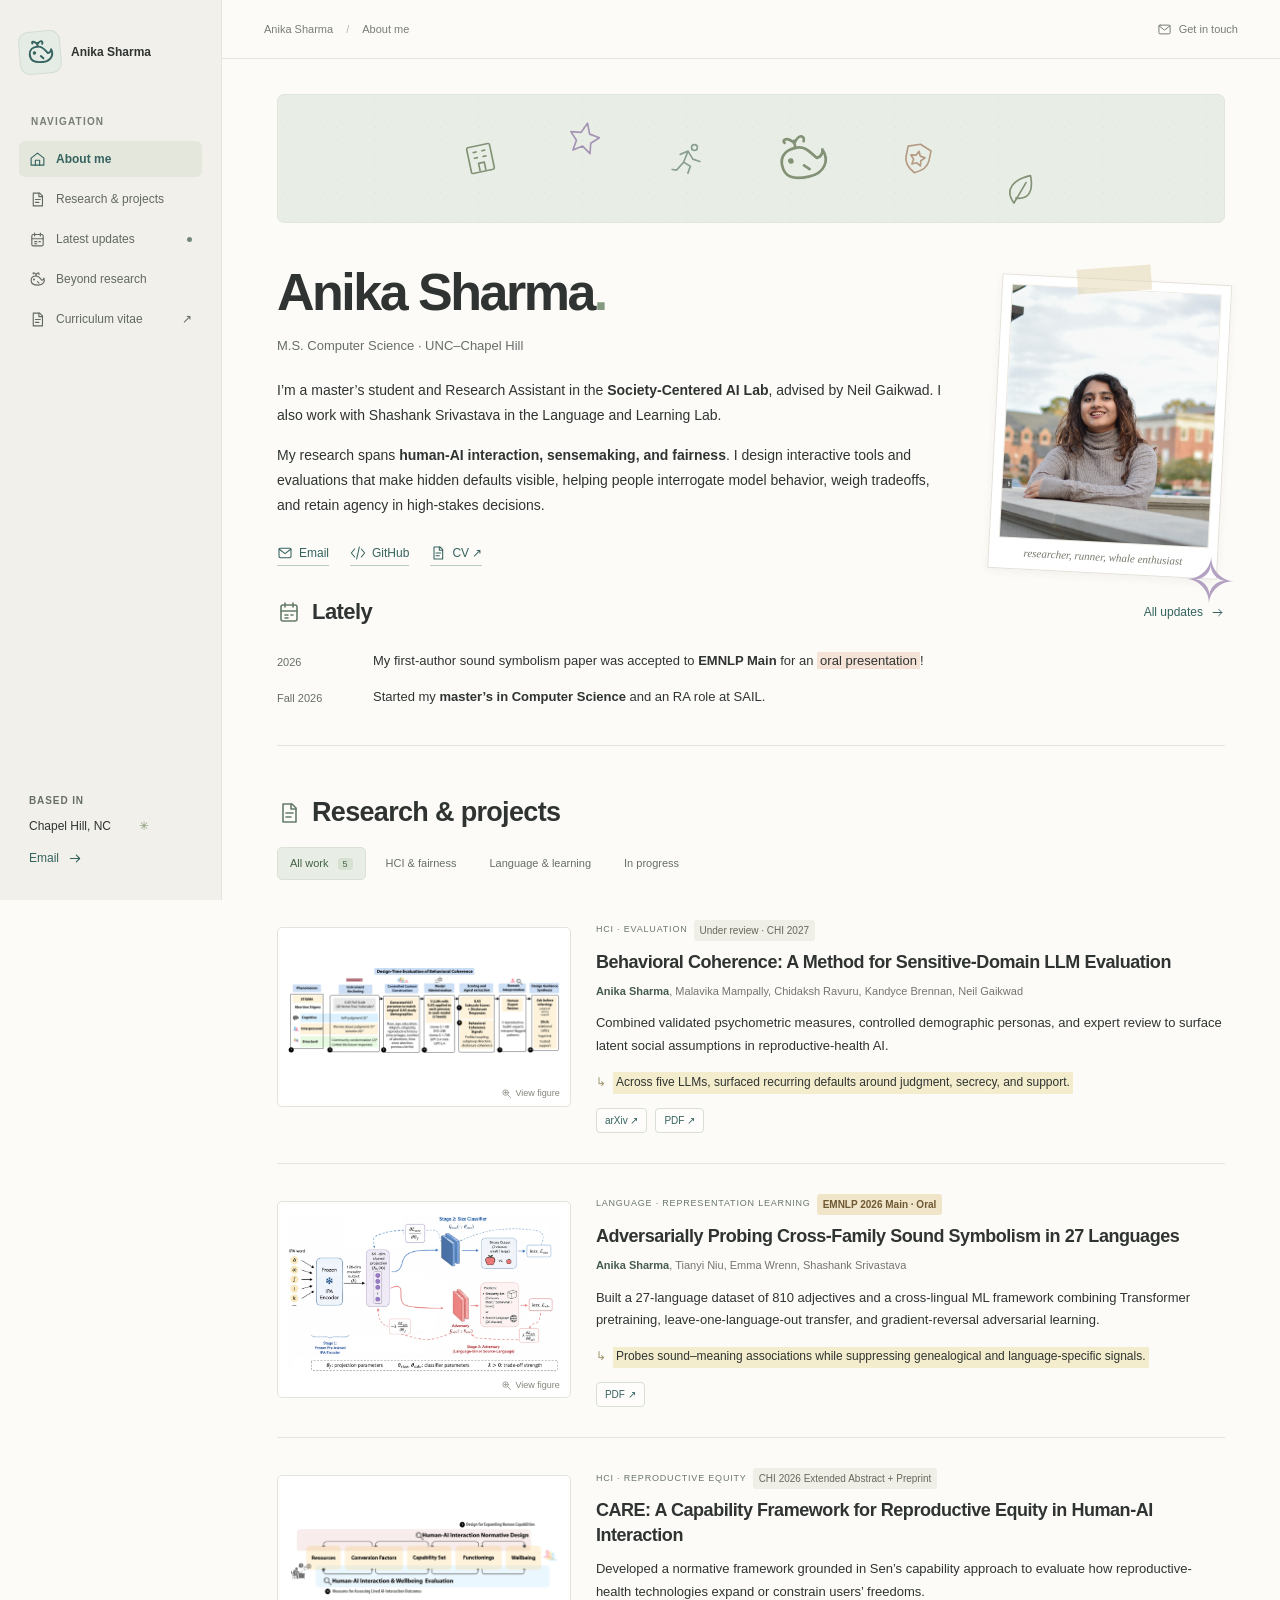
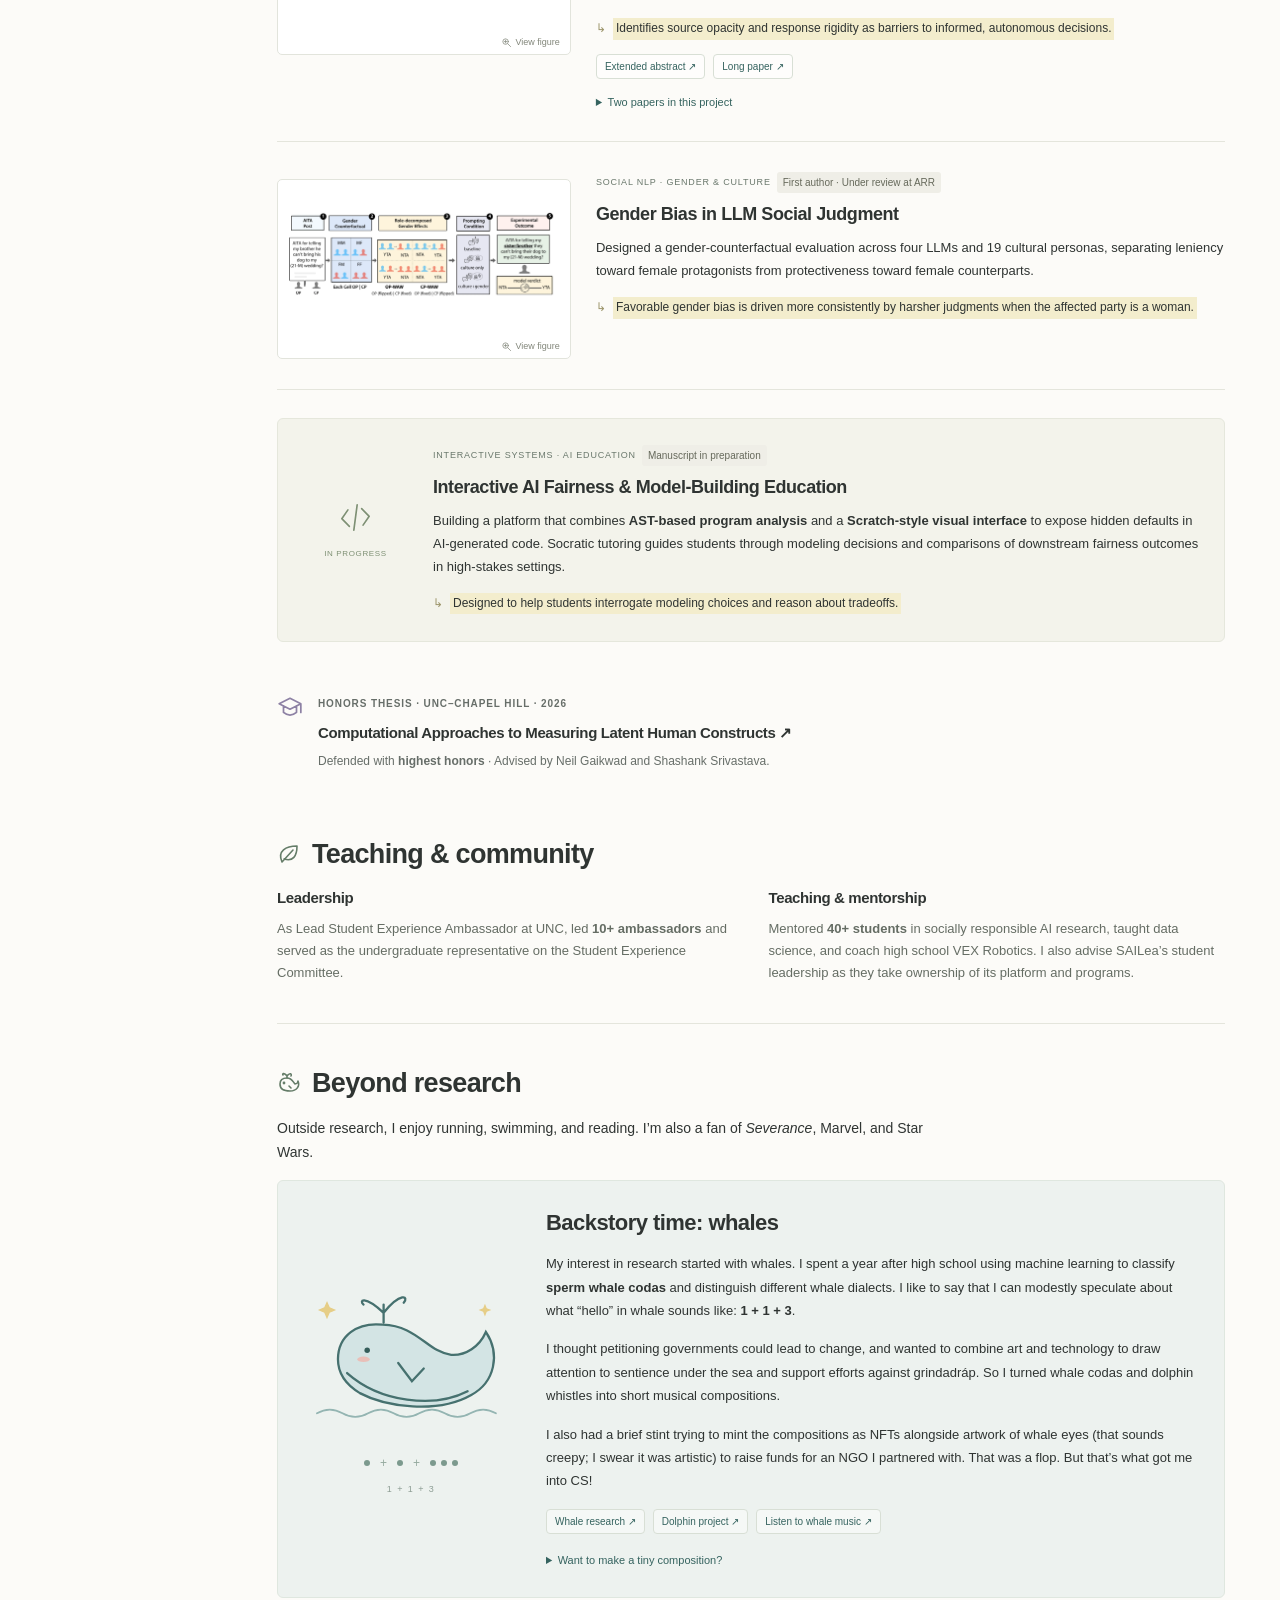
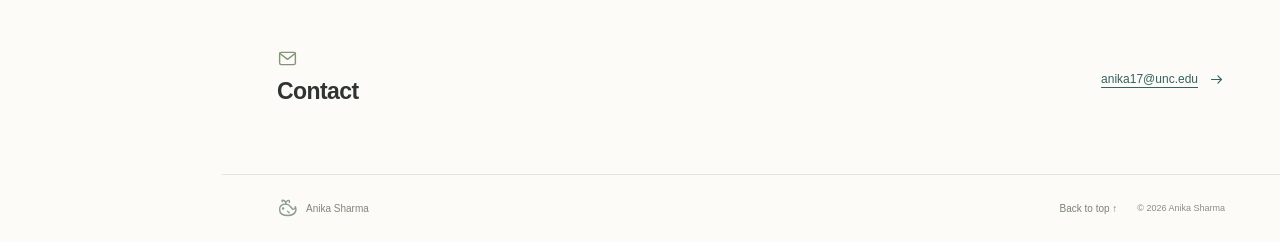
==== commit d2d16469: "replaced sound symbolism paper with final version" ====
--- a/index.html
+++ b/index.html
@@ -120,8 +120,9 @@
 
 <p class="takeaway"><span class="takeaway-marker" aria-hidden="true">↳</span><mark>Probes sound–meaning associations while suppressing genealogical and language-specific signals.</mark></p>
 
-<div class="paper-links"><a class="paper-link" href="https://arxiv.org/abs/2512.12245">arXiv ↗</a><a class="paper-link" href="https://arxiv.org/pdf/2512.12245">PDF ↗</a></div>
-
+<div class="paper-links">
+  <a class="paper-link" href="assets/sound_symbolism_final_paper.pdf">PDF ↗</a>
+</div>
 </div>
 
 </article>
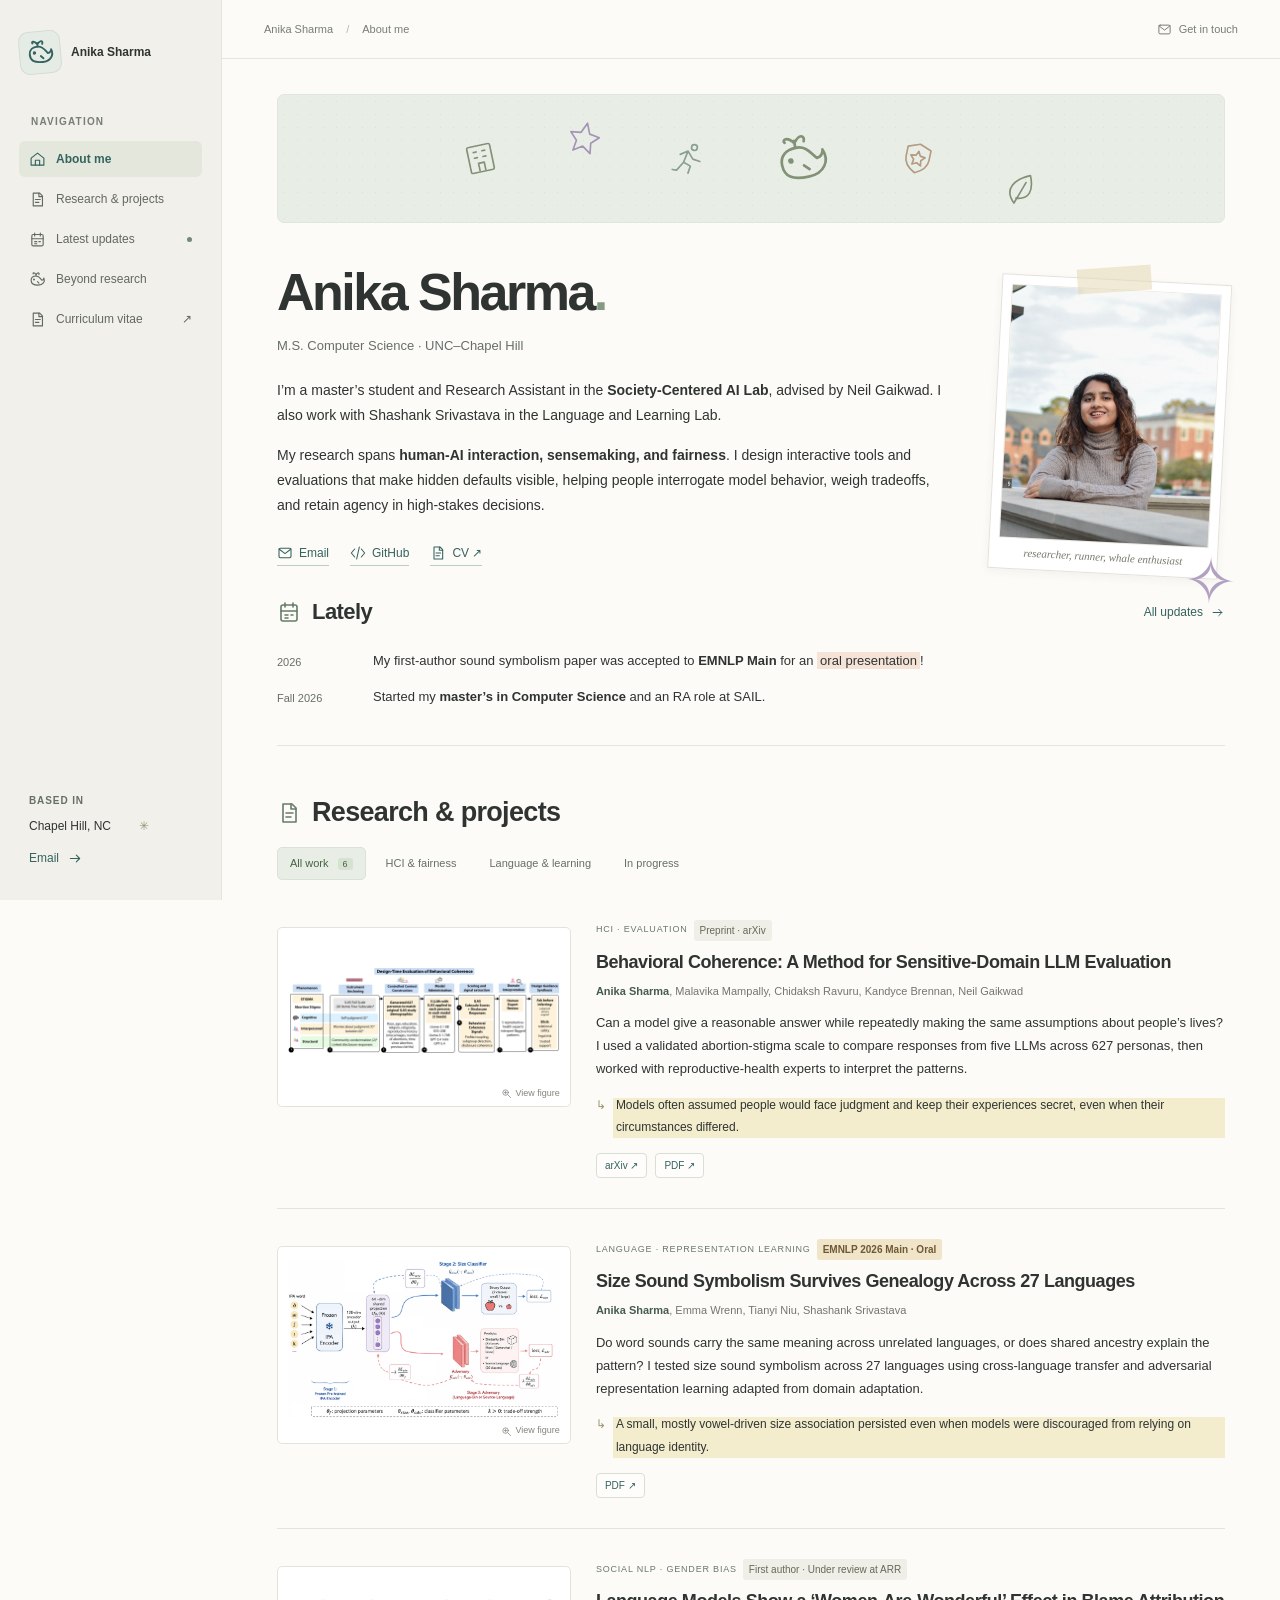
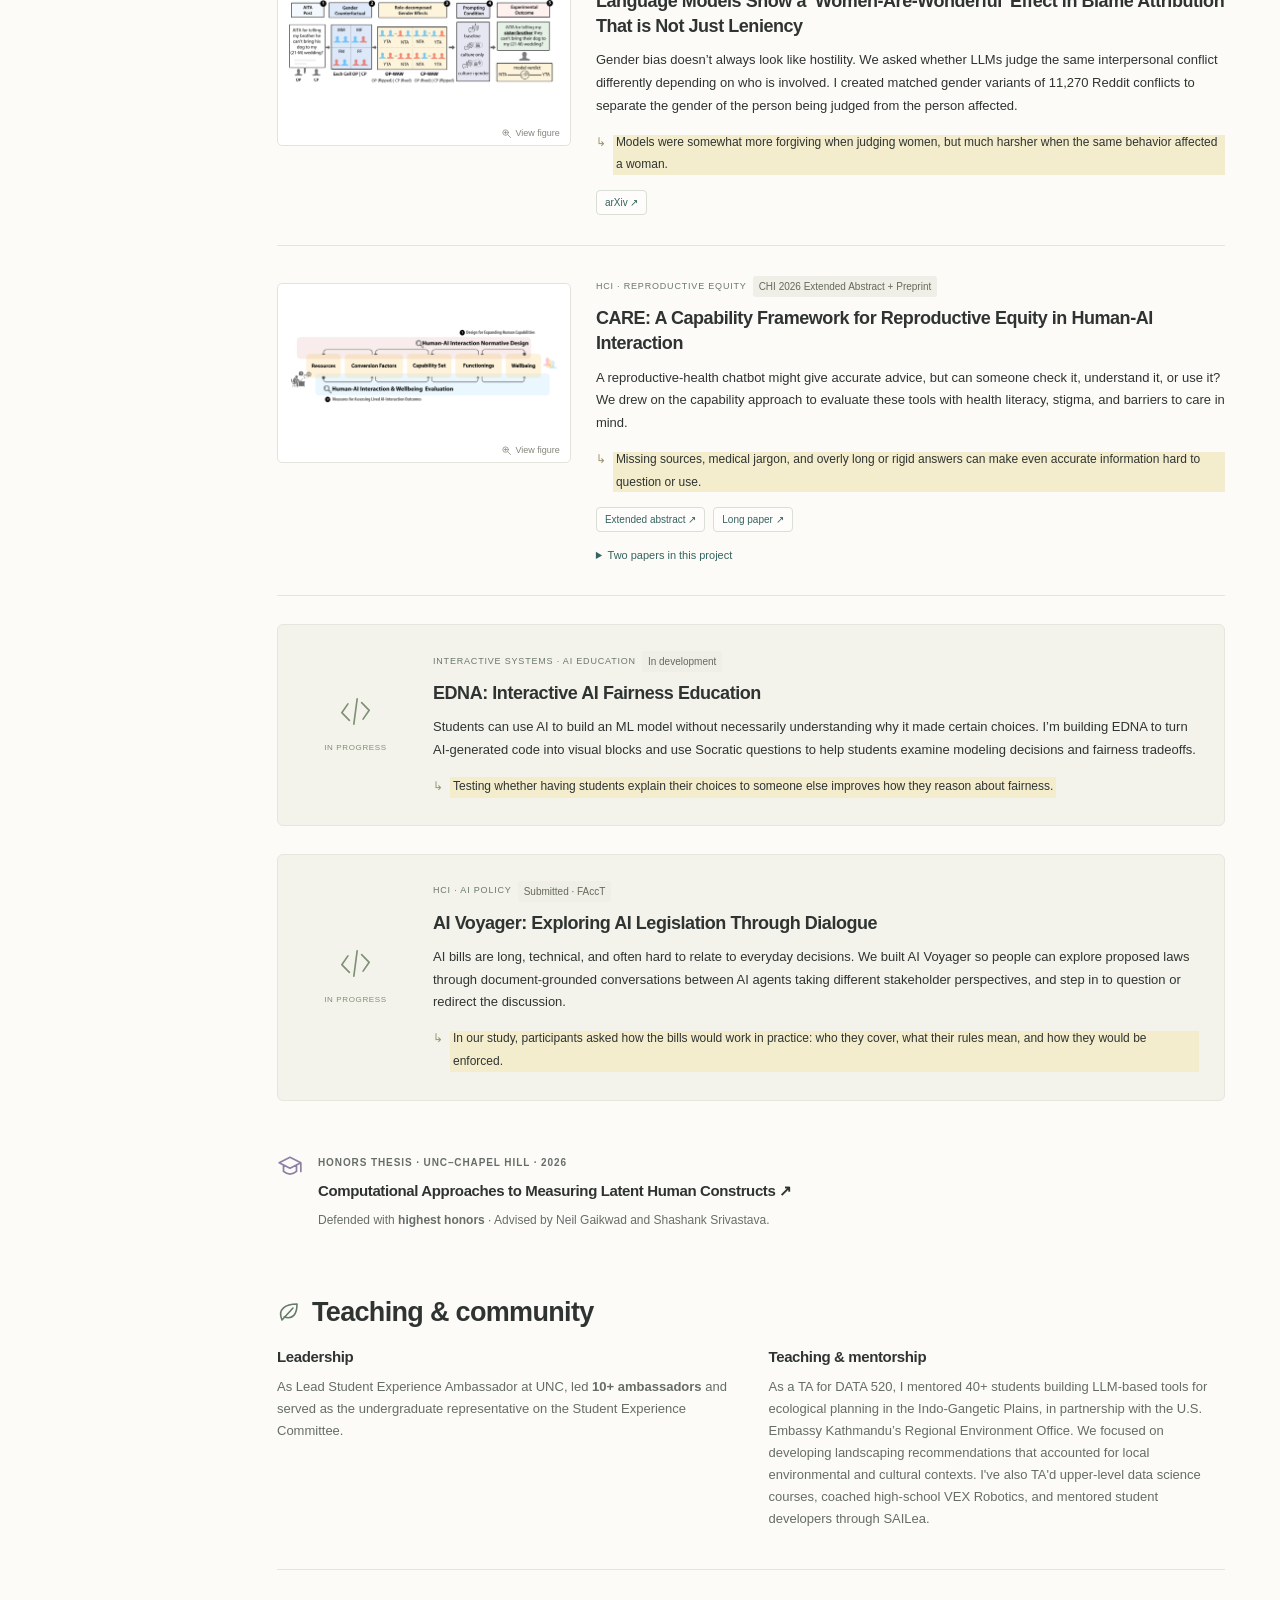
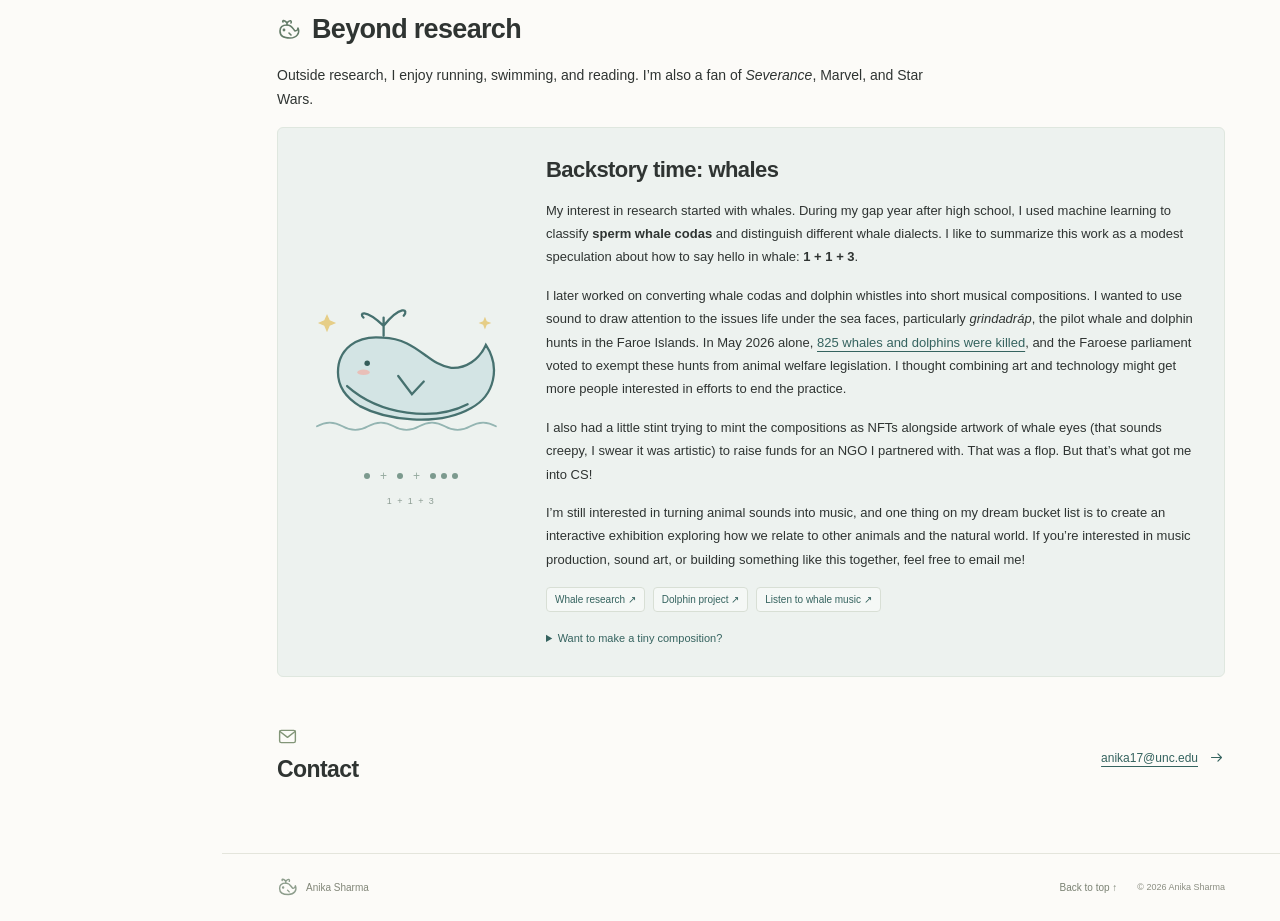
==== commit f9dc7768: "updates to web + voyager" ====
--- a/index.html
+++ b/index.html
@@ -90,19 +90,19 @@
 
 </div>
 
-<div class="filters" role="group" aria-label="Filter research projects"><button type="button" data-filter="all" aria-pressed="true">All work <span>5</span></button><button type="button" data-filter="hci" aria-pressed="false">HCI & fairness</button><button type="button" data-filter="language" aria-pressed="false">Language & learning</button><button type="button" data-filter="ongoing" aria-pressed="false">In progress</button></div>
+<div class="filters" role="group" aria-label="Filter research projects"><button type="button" data-filter="all" aria-pressed="true">All work <span>6</span></button><button type="button" data-filter="hci" aria-pressed="false">HCI & fairness</button><button type="button" data-filter="language" aria-pressed="false">Language & learning</button><button type="button" data-filter="ongoing" aria-pressed="false">In progress</button></div>
 
 <p id="filter-status" class="sr-only" aria-live="polite"></p>
 
-<div class="papers"><article id="coherence" class="paper" data-category="hci"><a class="figure-link" href="assets/abortion_stigma.webp" data-figure data-title="Behavioral Coherence: A Method for Sensitive-Domain LLM Evaluation"><img src="assets/abortion_stigma.webp" alt="Behavioral coherence evaluation pipeline: instrument anchoring, persona construction, five-model administration, signal extraction, expert review, and design guidance." loading="lazy"><span class="figure-hint"><svg class="icon " viewBox="0 0 24 24" fill="none" stroke="currentColor" stroke-width="1.6" stroke-linecap="round" stroke-linejoin="round" aria-hidden="true"><circle cx="10" cy="10" r="6"/><path d="m15 15 6 6M7 10h6m-3-3v6"/></svg> View figure</span></a><div class="paper-content"><div class="paper-meta"><span class="topic">HCI · EVALUATION</span><span class="status ">Under review · CHI 2027</span></div>
+<div class="papers"><article id="coherence" class="paper" data-category="hci"><a class="figure-link" href="assets/abortion_stigma.webp" data-figure data-title="Behavioral Coherence: A Method for Sensitive-Domain LLM Evaluation"><img src="assets/abortion_stigma.webp" alt="Behavioral coherence evaluation pipeline: instrument anchoring, persona construction, five-model administration, signal extraction, expert review, and design guidance." loading="lazy"><span class="figure-hint"><svg class="icon " viewBox="0 0 24 24" fill="none" stroke="currentColor" stroke-width="1.6" stroke-linecap="round" stroke-linejoin="round" aria-hidden="true"><circle cx="10" cy="10" r="6"/><path d="m15 15 6 6M7 10h6m-3-3v6"/></svg> View figure</span></a><div class="paper-content"><div class="paper-meta"><span class="topic">HCI · EVALUATION</span><span class="status ">Preprint · arXiv</span></div>
 
 <h3>Behavioral Coherence: A Method for Sensitive-Domain LLM Evaluation</h3>
 
 <p class="authors"><b>Anika Sharma</b>, Malavika Mampally, Chidaksh Ravuru, Kandyce Brennan, Neil Gaikwad</p>
 
-<p>Combined validated psychometric measures, controlled demographic personas, and expert review to surface latent social assumptions in reproductive-health AI.</p>
-
-<p class="takeaway"><span class="takeaway-marker" aria-hidden="true">↳</span><mark>Across five LLMs, surfaced recurring defaults around judgment, secrecy, and support.</mark></p>
+<p>Can a model give a reasonable answer while repeatedly making the same assumptions about people’s lives? I used a validated abortion-stigma scale to compare responses from five LLMs across 627 personas, then worked with reproductive-health experts to interpret the patterns.</p>
+
+<p class="takeaway"><span class="takeaway-marker" aria-hidden="true">↳</span><mark>Models often assumed people would face judgment and keep their experiences secret, even when their circumstances differed.</mark></p>
 
 <div class="paper-links"><a class="paper-link" href="https://arxiv.org/abs/2512.13142">arXiv ↗</a><a class="paper-link" href="https://arxiv.org/pdf/2512.13142">PDF ↗</a></div>
 
@@ -110,15 +110,15 @@
 
 </article>
 
-<article id="sound-symbolism" class="paper" data-category="language"><a class="figure-link" href="assets/sound_symbolism.webp" data-figure data-title="Adversarially Probing Cross-Family Sound Symbolism in 27 Languages"><img src="assets/sound_symbolism.webp" alt="Sound symbolism architecture with a frozen IPA encoder, shared projection, size classifier, and a gradient-reversal adversary for suppressing language-related signals." loading="lazy"><span class="figure-hint"><svg class="icon " viewBox="0 0 24 24" fill="none" stroke="currentColor" stroke-width="1.6" stroke-linecap="round" stroke-linejoin="round" aria-hidden="true"><circle cx="10" cy="10" r="6"/><path d="m15 15 6 6M7 10h6m-3-3v6"/></svg> View figure</span></a><div class="paper-content"><div class="paper-meta"><span class="topic">LANGUAGE · REPRESENTATION LEARNING</span><span class="status oral">EMNLP 2026 Main · Oral</span></div>
-
-<h3>Adversarially Probing Cross-Family Sound Symbolism in 27 Languages</h3>
-
-<p class="authors"><b>Anika Sharma</b>, Tianyi Niu, Emma Wrenn, Shashank Srivastava</p>
-
-<p>Built a 27-language dataset of 810 adjectives and a cross-lingual ML framework combining Transformer pretraining, leave-one-language-out transfer, and gradient-reversal adversarial learning.</p>
-
-<p class="takeaway"><span class="takeaway-marker" aria-hidden="true">↳</span><mark>Probes sound–meaning associations while suppressing genealogical and language-specific signals.</mark></p>
+<article id="sound-symbolism" class="paper" data-category="language"><a class="figure-link" href="assets/sound_symbolism.webp" data-figure data-title="Size Sound Symbolism Survives Genealogy Across 27 Languages"><img src="assets/sound_symbolism.webp" alt="Sound symbolism model with an IPA encoder, size classifier, and a gradient-reversal adversary that discourages reliance on language-related cues." loading="lazy"><span class="figure-hint"><svg class="icon " viewBox="0 0 24 24" fill="none" stroke="currentColor" stroke-width="1.6" stroke-linecap="round" stroke-linejoin="round" aria-hidden="true"><circle cx="10" cy="10" r="6"/><path d="m15 15 6 6M7 10h6m-3-3v6"/></svg> View figure</span></a><div class="paper-content"><div class="paper-meta"><span class="topic">LANGUAGE · REPRESENTATION LEARNING</span><span class="status oral">EMNLP 2026 Main · Oral</span></div>
+
+<h3>Size Sound Symbolism Survives Genealogy Across 27 Languages</h3>
+
+<p class="authors"><b>Anika Sharma</b>, Emma Wrenn, Tianyi Niu, Shashank Srivastava</p>
+
+<p>Do word sounds carry the same meaning across unrelated languages, or does shared ancestry explain the pattern? I tested size sound symbolism across 27 languages using cross-language transfer and adversarial representation learning adapted from domain adaptation.</p>
+
+<p class="takeaway"><span class="takeaway-marker" aria-hidden="true">↳</span><mark>A small, mostly vowel-driven size association persisted even when models were discouraged from relying on language identity.</mark></p>
 
 <div class="paper-links">
   <a class="paper-link" href="assets/sound_symbolism_final_paper.pdf">PDF ↗</a>
@@ -127,13 +127,27 @@
 
 </article>
 
+<article id="gender" class="paper" data-category="hci"><a class="figure-link" href="assets/WaW-main-figure.webp" data-figure data-title="Language Models Show a ‘Women-Are-Wonderful’ Effect in Blame Attribution That is Not Just Leniency"><img src="assets/WaW-main-figure.webp" alt="Matched gender counterfactuals separating the gender of the person being judged from the gender of the person affected." loading="lazy"><span class="figure-hint"><svg class="icon " viewBox="0 0 24 24" fill="none" stroke="currentColor" stroke-width="1.6" stroke-linecap="round" stroke-linejoin="round" aria-hidden="true"><circle cx="10" cy="10" r="6"/><path d="m15 15 6 6M7 10h6m-3-3v6"/></svg> View figure</span></a><div class="paper-content"><div class="paper-meta"><span class="topic">SOCIAL NLP · GENDER BIAS</span><span class="status ">First author · Under review at ARR</span></div>
+
+<h3>Language Models Show a ‘Women-Are-Wonderful’ Effect in Blame Attribution That is Not Just Leniency</h3>
+
+<p>Gender bias doesn’t always look like hostility. We asked whether LLMs judge the same interpersonal conflict differently depending on who is involved. I created matched gender variants of 11,270 Reddit conflicts to separate the gender of the person being judged from the person affected.</p>
+
+<p class="takeaway"><span class="takeaway-marker" aria-hidden="true">↳</span><mark>Models were somewhat more forgiving when judging women, but much harsher when the same behavior affected a woman.</mark></p>
+
+<div class="paper-links"><a class="paper-link" href="https://arxiv.org/abs/2610.41116">arXiv ↗</a></div>
+
+</div>
+
+</article>
+
 <article id="care" class="paper" data-category="hci"><a class="figure-link" href="assets/srh.webp" data-figure data-title="CARE: A Capability Framework for Reproductive Equity in Human-AI Interaction"><img src="assets/srh.webp" alt="CARE connects resources, conversion factors, capabilities, functionings, and wellbeing through normative design and evaluation lenses." loading="lazy"><span class="figure-hint"><svg class="icon " viewBox="0 0 24 24" fill="none" stroke="currentColor" stroke-width="1.6" stroke-linecap="round" stroke-linejoin="round" aria-hidden="true"><circle cx="10" cy="10" r="6"/><path d="m15 15 6 6M7 10h6m-3-3v6"/></svg> View figure</span></a><div class="paper-content"><div class="paper-meta"><span class="topic">HCI · REPRODUCTIVE EQUITY</span><span class="status ">CHI 2026 Extended Abstract + Preprint</span></div>
 
 <h3>CARE: A Capability Framework for Reproductive Equity in Human-AI Interaction</h3>
 
-<p>Developed a normative framework grounded in Sen’s capability approach to evaluate how reproductive-health technologies expand or constrain users’ freedoms.</p>
-
-<p class="takeaway"><span class="takeaway-marker" aria-hidden="true">↳</span><mark>Identifies source opacity and response rigidity as barriers to informed, autonomous decisions.</mark></p>
+<p>A reproductive-health chatbot might give accurate advice, but can someone check it, understand it, or use it? We drew on the capability approach to evaluate these tools with health literacy, stigma, and barriers to care in mind.</p>
+
+<p class="takeaway"><span class="takeaway-marker" aria-hidden="true">↳</span><mark>Missing sources, medical jargon, and overly long or rigid answers can make even accurate information hard to question or use.</mark></p>
 
 <div class="paper-links"><a class="paper-link" href="https://dl.acm.org/doi/10.1145/3772363.3799046">Extended abstract ↗</a><a class="paper-link" href="https://arxiv.org/abs/2603.20511">Long paper ↗</a></div>
 
@@ -155,29 +169,30 @@
 
 </article>
 
-<article id="gender" class="paper" data-category="hci"><a class="figure-link" href="assets/WaW-main-figure.webp" data-figure data-title="Gender Bias in LLM Social Judgment"><img src="assets/WaW-main-figure.webp" alt="Gender-counterfactual evaluation of AITA posts with MM, MF, FM and FF variants, separating protagonist and counterpart gender effects under different cultural prompting conditions." loading="lazy"><span class="figure-hint"><svg class="icon " viewBox="0 0 24 24" fill="none" stroke="currentColor" stroke-width="1.6" stroke-linecap="round" stroke-linejoin="round" aria-hidden="true"><circle cx="10" cy="10" r="6"/><path d="m15 15 6 6M7 10h6m-3-3v6"/></svg> View figure</span></a><div class="paper-content"><div class="paper-meta"><span class="topic">SOCIAL NLP · GENDER & CULTURE</span><span class="status ">First author · Under review at ARR</span></div>
-
-<h3>Gender Bias in LLM Social Judgment</h3>
-
-<p>Designed a gender-counterfactual evaluation across four LLMs and 19 cultural personas, separating leniency toward female protagonists from protectiveness toward female counterparts.</p>
-
-<p class="takeaway"><span class="takeaway-marker" aria-hidden="true">↳</span><mark>Favorable gender bias is driven more consistently by harsher judgments when the affected party is a woman.</mark></p>
-
-<div class="paper-links"></div>
-
-</div>
-
-</article>
-
 <article id="fairness-education" class="paper ongoing" data-category="ongoing hci"><div class="project-margin"><svg class="icon " viewBox="0 0 24 24" fill="none" stroke="currentColor" stroke-width="1.6" stroke-linecap="round" stroke-linejoin="round" aria-hidden="true"><path d="m7 6-5 6 5 6m10-12 5 6-5 6m-3-15-4 18"/></svg><span>IN PROGRESS</span></div>
 
-<div class="paper-content"><div class="paper-meta"><span class="topic">INTERACTIVE SYSTEMS · AI EDUCATION</span><span class="status">Manuscript in preparation</span></div>
-
-<h3>Interactive AI Fairness & Model-Building Education</h3>
-
-<p>Building a platform that combines <strong>AST-based program analysis</strong> and a <strong>Scratch-style visual interface</strong> to expose hidden defaults in AI-generated code. Socratic tutoring guides students through modeling decisions and comparisons of downstream fairness outcomes in high-stakes settings.</p>
-
-<p class="takeaway"><span class="takeaway-marker" aria-hidden="true">↳</span><mark>Designed to help students interrogate modeling choices and reason about tradeoffs.</mark></p>
+<div class="paper-content"><div class="paper-meta"><span class="topic">INTERACTIVE SYSTEMS · AI EDUCATION</span><span class="status">In development</span></div>
+
+<h3>EDNA: Interactive AI Fairness Education</h3>
+
+<p>Students can use AI to build an ML model without necessarily understanding why it made certain choices. I’m building EDNA to turn AI-generated code into visual blocks and use Socratic questions to help students examine modeling decisions and fairness tradeoffs.</p>
+
+<p class="takeaway"><span class="takeaway-marker" aria-hidden="true">↳</span><mark>Testing whether having students explain their choices to someone else improves how they reason about fairness.</mark></p>
+
+</div>
+
+</article>
+
+
+<article id="ai-voyager" class="paper ongoing" data-category="ongoing hci"><div class="project-margin"><svg class="icon " viewBox="0 0 24 24" fill="none" stroke="currentColor" stroke-width="1.6" stroke-linecap="round" stroke-linejoin="round" aria-hidden="true"><path d="m7 6-5 6 5 6m10-12 5 6-5 6m-3-15-4 18"/></svg><span>IN PROGRESS</span></div>
+
+<div class="paper-content"><div class="paper-meta"><span class="topic">HCI · AI POLICY</span><span class="status">Submitted · FAccT</span></div>
+
+<h3>AI Voyager: Exploring AI Legislation Through Dialogue</h3>
+
+<p>AI bills are long, technical, and often hard to relate to everyday decisions. We built AI Voyager so people can explore proposed laws through document-grounded conversations between AI agents taking different stakeholder perspectives, and step in to question or redirect the discussion.</p>
+
+<p class="takeaway"><span class="takeaway-marker" aria-hidden="true">↳</span><mark>In our study, participants asked how the bills would work in practice: who they cover, what their rules mean, and how they would be enforced.</mark></p>
 
 </div>
 
@@ -209,7 +224,7 @@
 
 <div><h3>Teaching & mentorship</h3>
 
-<p>Mentored <strong>40+ students</strong> in socially responsible AI research, taught data science, and coach high school VEX Robotics. I also advise SAILea’s student leadership as they take ownership of its platform and programs.</p>
+<p>As a TA for DATA 520, I mentored 40+ students building LLM-based tools for ecological planning in the Indo-Gangetic Plains, in partnership with the U.S. Embassy Kathmandu’s Regional Environment Office. We focused on developing landscaping recommendations that accounted for local environmental and cultural contexts. I've also TA'd upper-level data science courses, coached high-school VEX Robotics, and mentored student developers through SAILea.</p>
 
 </div>
 
@@ -233,11 +248,13 @@
 
 <div><h3>Backstory time: whales</h3>
 
-<p>My interest in research started with whales. I spent a year after high school using machine learning to classify <strong>sperm whale codas</strong> and distinguish different whale dialects. I like to say that I can modestly speculate about what “hello” in whale sounds like: <strong>1 + 1 + 3</strong>.</p>
-
-<p>I thought petitioning governments could lead to change, and wanted to combine art and technology to draw attention to sentience under the sea and support efforts against grindadráp. So I turned whale codas and dolphin whistles into short musical compositions.</p>
-
-<p>I also had a brief stint trying to mint the compositions as NFTs alongside artwork of whale eyes (that sounds creepy; I swear it was artistic) to raise funds for an NGO I partnered with. That was a flop. But that’s what got me into CS!</p>
+<p>My interest in research started with whales. During my gap year after high school, I used machine learning to classify <strong>sperm whale codas</strong> and distinguish different whale dialects. I like to summarize this work as a modest speculation about how to say hello in whale: <strong>1 + 1 + 3</strong>.</p>
+
+<p>I later worked on converting whale codas and dolphin whistles into short musical compositions. I wanted to use sound to draw attention to the issues life under the sea faces, particularly <em>grindadráp</em>, the pilot whale and dolphin hunts in the Faroe Islands. In May 2026 alone, <a href="https://www.worldanimalprotection.org/latest/news/faroe-islands-hunts-kill-825-dolphins-and-whales/">825 whales and dolphins were killed</a>, and the Faroese parliament voted to exempt these hunts from animal welfare legislation. I thought combining art and technology might get more people interested in efforts to end the practice.</p>
+
+<p>I also had a little stint trying to mint the compositions as NFTs alongside artwork of whale eyes (that sounds creepy, I swear it was artistic) to raise funds for an NGO I partnered with. That was a flop. But that’s what got me into CS!</p>
+
+<p>I’m still interested in turning animal sounds into music, and one thing on my dream bucket list is to create an interactive exhibition exploring how we relate to other animals and the natural world. If you’re interested in music production, sound art, or building something like this together, feel free to email me!</p>
 
 <div class="paper-links"><a class="paper-link" href="https://community.wolfram.com/groups/-/m/t/2312755">Whale research ↗</a><a class="paper-link" href="https://9a840935-5b32-4b8b-8f8d-15e3d4a7ec4e.filesusr.com/ugd/03f05f_707d997507404f9aa2581c2f2193b687.pdf">Dolphin project ↗</a><a class="paper-link" href="https://soundcloud.com/user-768317288-267085530/ai-whale-song-1-hunting-for-food">Listen to whale music ↗</a></div>
 
